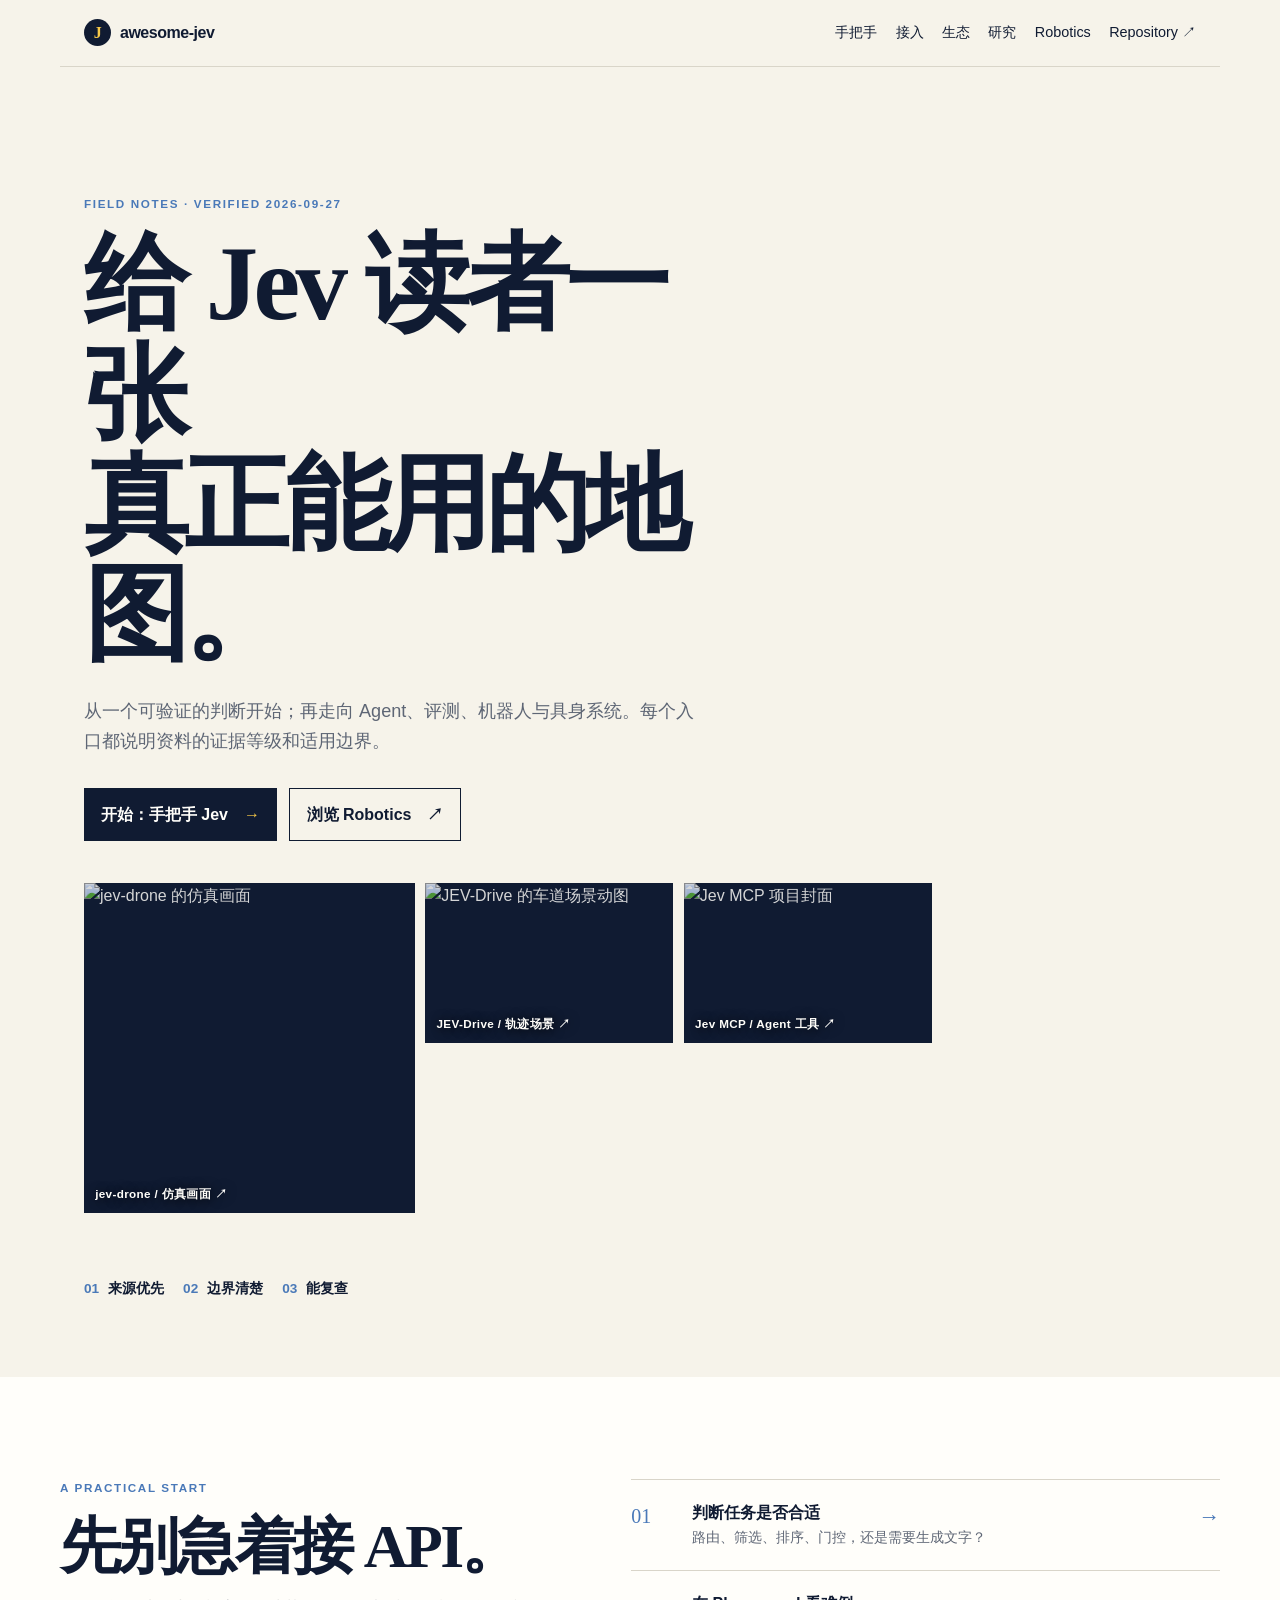
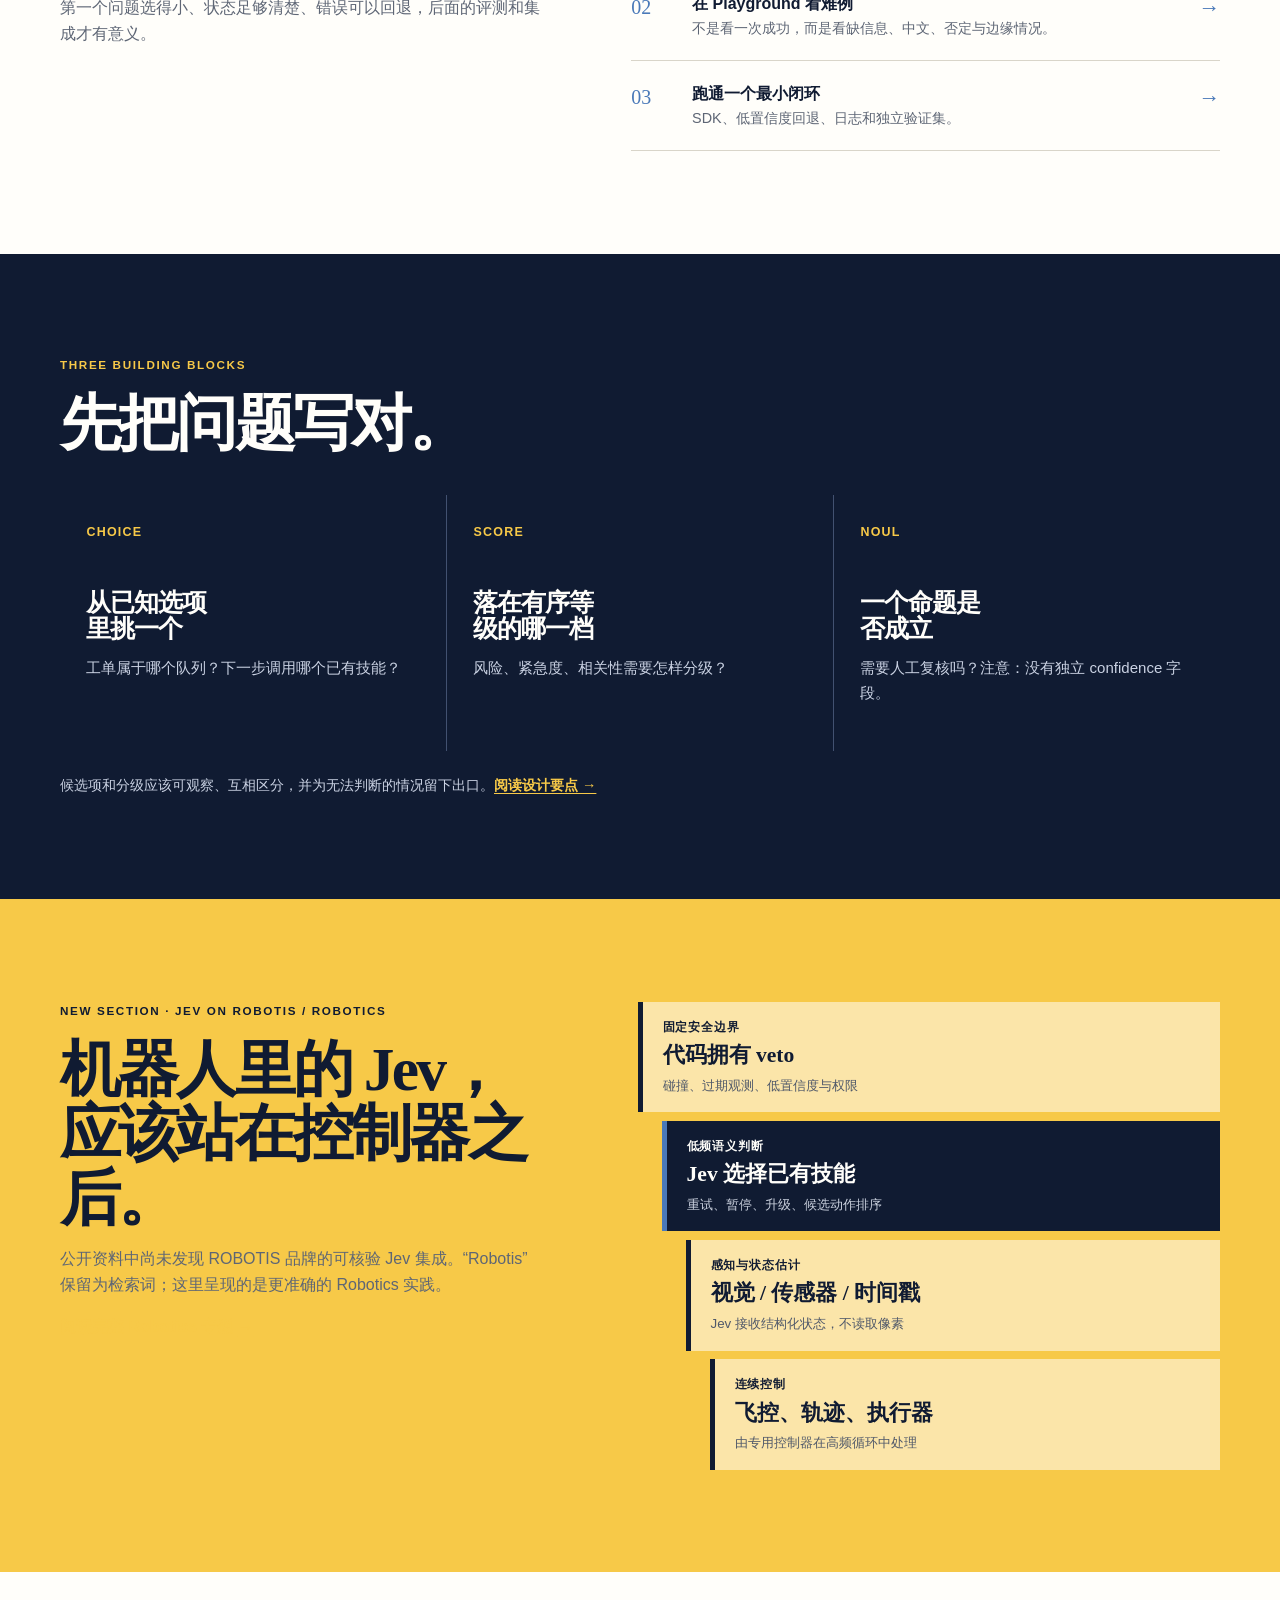
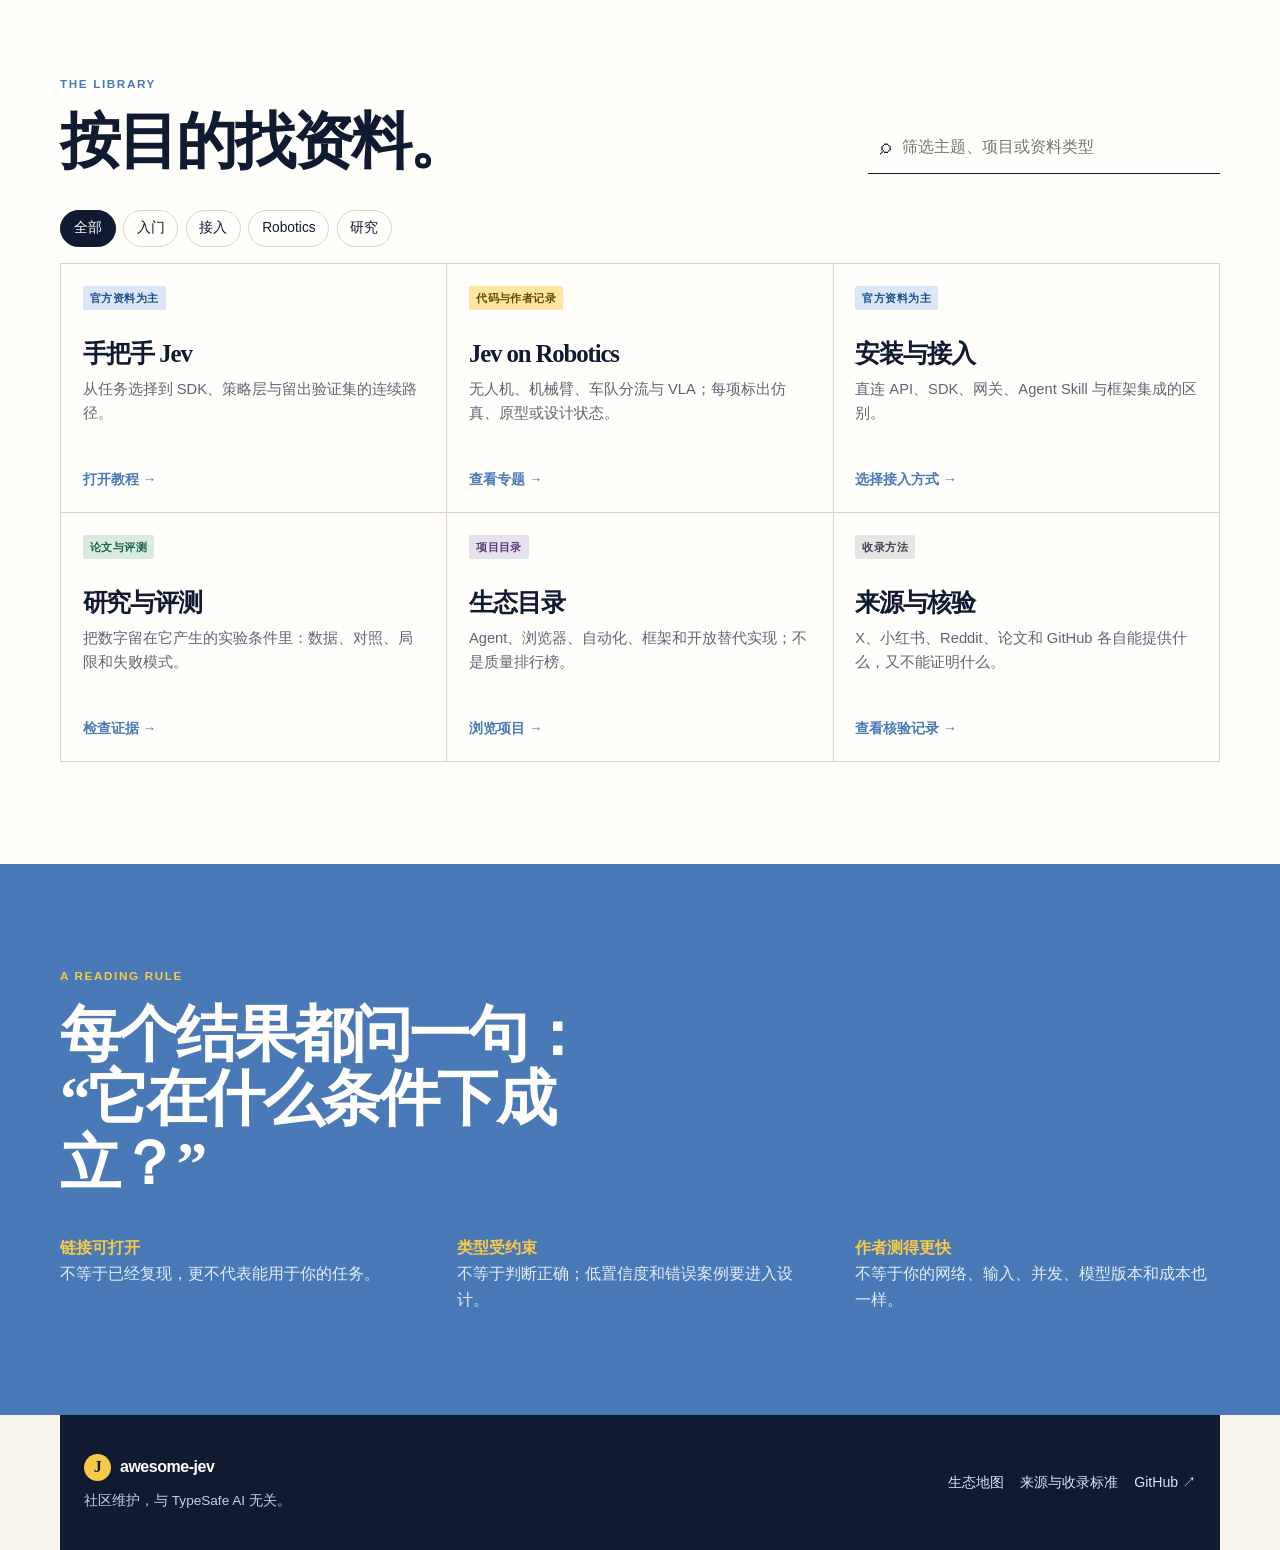
==== docs/index.html @ 3f3a5af5 "feat: turn web guide into visual site" ====
<!doctype html>
<html lang="zh-CN">
  <head>
    <meta charset="utf-8" />
    <meta name="viewport" content="width=device-width, initial-scale=1" />
    <meta name="description" content="awesome-jev：有出处、有判断、能动手的 Jev 资料库。" />
    <meta name="theme-color" content="#101b32" />
    <title>awesome-jev · field notes</title>
    <link rel="stylesheet" href="assets/site.css" />
  </head>
  <body>
    <a class="skip-link" href="#content">跳到正文</a>
    <header class="site-header">
      <a class="brand" href="#top" aria-label="awesome-jev 首页">
        <span class="brand-mark">J</span><span>awesome-jev</span>
      </a>
      <nav aria-label="主导航">
        <a href="hands-on.html">手把手</a>
        <a href="integrations.html">接入</a>
        <a href="ecosystem.html">生态</a>
        <a href="research.html">研究</a>
        <a href="robotics.html">Robotics</a>
        <a href="https://github.com/Promethe-us/awesome-jev">Repository ↗</a>
      </nav>
    </header>

    <main id="content">
      <section id="top" class="hero" aria-labelledby="hero-title">
        <p class="eyebrow">FIELD NOTES · VERIFIED 2026-09-27</p>
        <h1 id="hero-title">给 Jev 读者一张<br />真正能用的地图。</h1>
        <p class="hero-copy">
          从一个可验证的判断开始；再走向 Agent、评测、机器人与具身系统。每个入口都说明资料的证据等级和适用边界。
        </p>
        <div class="hero-actions">
          <a class="button primary" href="hands-on.html">开始：手把手 Jev <span>→</span></a>
          <a class="button quiet" href="robotics.html">浏览 Robotics <span>↗</span></a>
        </div>
        <div class="hero-gallery" aria-label="源项目图文速览">
          <a href="https://github.com/RomanSlack/jev-drone"><img loading="lazy" src="https://raw.githubusercontent.com/RomanSlack/jev-drone/main/docs/chase.png" alt="jev-drone 的仿真画面" /><span>jev-drone / 仿真画面 ↗</span></a>
          <a href="https://github.com/CATS-Lab/JEV-Drive"><img loading="lazy" src="https://raw.githubusercontent.com/CATS-Lab/JEV-Drive/main/docs/images/lane-closeup.gif" alt="JEV-Drive 的车道场景动图" /><span>JEV-Drive / 轨迹场景 ↗</span></a>
          <a href="https://github.com/jkudish/jev-mcp"><img loading="lazy" src="https://raw.githubusercontent.com/jkudish/jev-mcp/main/.github/jev-mcp-og.png" alt="Jev MCP 项目封面" /><span>Jev MCP / Agent 工具 ↗</span></a>
        </div>
        <div class="principles" aria-label="资料库原则">
          <div><strong>01</strong><span>来源优先</span></div>
          <div><strong>02</strong><span>边界清楚</span></div>
          <div><strong>03</strong><span>能复查</span></div>
        </div>
      </section>

      <section id="start" class="section section-grid" aria-labelledby="start-title">
        <div class="section-heading">
          <p class="eyebrow">A PRACTICAL START</p>
          <h2 id="start-title">先别急着接 API。</h2>
          <p>第一个问题选得小、状态足够清楚、错误可以回退，后面的评测和集成才有意义。</p>
        </div>
        <div class="route-list">
          <a class="route" href="hands-on.html#fit">
            <span class="route-number">01</span>
            <span><strong>判断任务是否合适</strong><small>路由、筛选、排序、门控，还是需要生成文字？</small></span>
            <b>→</b>
          </a>
          <a class="route" href="hands-on.html#playground">
            <span class="route-number">02</span>
            <span><strong>在 Playground 看难例</strong><small>不是看一次成功，而是看缺信息、中文、否定与边缘情况。</small></span>
            <b>→</b>
          </a>
          <a class="route" href="hands-on.html#first-call">
            <span class="route-number">03</span>
            <span><strong>跑通一个最小闭环</strong><small>SDK、低置信度回退、日志和独立验证集。</small></span>
            <b>→</b>
          </a>
        </div>
      </section>

      <section class="section primitive-section" aria-labelledby="primitive-title">
        <div class="section-heading compact">
          <p class="eyebrow">THREE BUILDING BLOCKS</p>
          <h2 id="primitive-title">先把问题写对。</h2>
        </div>
        <div class="primitive-grid">
          <article><p>CHOICE</p><h3>从已知选项里挑一个</h3><span>工单属于哪个队列？下一步调用哪个已有技能？</span></article>
          <article><p>SCORE</p><h3>落在有序等级的哪一档</h3><span>风险、紧急度、相关性需要怎样分级？</span></article>
          <article><p>NOUL</p><h3>一个命题是否成立</h3><span>需要人工复核吗？注意：没有独立 confidence 字段。</span></article>
        </div>
        <p class="caption">候选项和分级应该可观察、互相区分，并为无法判断的情况留下出口。<a href="hands-on.html#primitives">阅读设计要点 →</a></p>
      </section>

      <section id="robotics" class="section robotics" aria-labelledby="robotics-title">
        <div class="section-heading">
          <p class="eyebrow">NEW SECTION · JEV ON ROBOTIS / ROBOTICS</p>
          <h2 id="robotics-title">机器人里的 Jev，<br />应该站在控制器之后。</h2>
          <p>公开资料中尚未发现 ROBOTIS 品牌的可核验 Jev 集成。“Robotis”保留为检索词；这里呈现的是更准确的 Robotics 实践。</p>
          <a class="text-link" href="robotics.html">阅读完整 Robotics 专题 <span>→</span></a>
        </div>
        <div class="robotics-stack" aria-label="机器人系统分层">
          <div class="stack-card safe"><span>固定安全边界</span><strong>代码拥有 veto</strong><small>碰撞、过期观测、低置信度与权限</small></div>
          <div class="stack-card judge"><span>低频语义判断</span><strong>Jev 选择已有技能</strong><small>重试、暂停、升级、候选动作排序</small></div>
          <div class="stack-card state"><span>感知与状态估计</span><strong>视觉 / 传感器 / 时间戳</strong><small>Jev 接收结构化状态，不读取像素</small></div>
          <div class="stack-card control"><span>连续控制</span><strong>飞控、轨迹、执行器</strong><small>由专用控制器在高频循环中处理</small></div>
        </div>
      </section>

      <section id="library" class="section library" aria-labelledby="library-title">
        <div class="library-top">
          <div class="section-heading compact">
            <p class="eyebrow">THE LIBRARY</p>
            <h2 id="library-title">按目的找资料。</h2>
          </div>
          <label class="search" for="resource-search">
            <span>⌕</span>
            <input id="resource-search" type="search" placeholder="筛选主题、项目或资料类型" autocomplete="off" />
          </label>
        </div>
        <div class="filter-row" role="group" aria-label="按主题筛选">
          <button class="filter active" type="button" data-filter="all">全部</button>
          <button class="filter" type="button" data-filter="learn">入门</button>
          <button class="filter" type="button" data-filter="build">接入</button>
          <button class="filter" type="button" data-filter="robotics">Robotics</button>
          <button class="filter" type="button" data-filter="research">研究</button>
        </div>
        <div id="resource-grid" class="resource-grid">
          <a class="resource-card" data-topics="learn build" href="hands-on.html">
            <span class="evidence official">官方资料为主</span><h3>手把手 Jev</h3><p>从任务选择到 SDK、策略层与留出验证集的连续路径。</p><span class="go">打开教程 →</span>
          </a>
          <a class="resource-card" data-topics="robotics build" href="robotics.html">
            <span class="evidence code">代码与作者记录</span><h3>Jev on Robotics</h3><p>无人机、机械臂、车队分流与 VLA；每项标出仿真、原型或设计状态。</p><span class="go">查看专题 →</span>
          </a>
          <a class="resource-card" data-topics="build" href="integrations.html">
            <span class="evidence official">官方资料为主</span><h3>安装与接入</h3><p>直连 API、SDK、网关、Agent Skill 与框架集成的区别。</p><span class="go">选择接入方式 →</span>
          </a>
          <a class="resource-card" data-topics="research" href="research.html">
            <span class="evidence paper">论文与评测</span><h3>研究与评测</h3><p>把数字留在它产生的实验条件里：数据、对照、局限和失败模式。</p><span class="go">检查证据 →</span>
          </a>
          <a class="resource-card" data-topics="build research" href="ecosystem.html">
            <span class="evidence directory">项目目录</span><h3>生态目录</h3><p>Agent、浏览器、自动化、框架和开放替代实现；不是质量排行榜。</p><span class="go">浏览项目 →</span>
          </a>
          <a class="resource-card" data-topics="research" href="sources.html">
            <span class="evidence audit">收录方法</span><h3>来源与核验</h3><p>X、小红书、Reddit、论文和 GitHub 各自能提供什么，又不能证明什么。</p><span class="go">查看核验记录 →</span>
          </a>
        </div>
        <p id="empty-state" class="empty-state" hidden>没有匹配的资料。试试“入门”、“机器人”或“评测”。</p>
      </section>

      <section class="section reading-rule" aria-labelledby="rule-title">
        <p class="eyebrow">A READING RULE</p>
        <h2 id="rule-title">每个结果都问一句：<br />“它在什么条件下成立？”</h2>
        <div class="rule-columns">
          <p><strong>链接可打开</strong><br />不等于已经复现，更不代表能用于你的任务。</p>
          <p><strong>类型受约束</strong><br />不等于判断正确；低置信度和错误案例要进入设计。</p>
          <p><strong>作者测得更快</strong><br />不等于你的网络、输入、并发、模型版本和成本也一样。</p>
        </div>
      </section>
    </main>

    <footer class="site-footer">
      <div><a class="brand" href="#top"><span class="brand-mark">J</span><span>awesome-jev</span></a><p>社区维护，与 TypeSafe AI 无关。</p></div>
      <div class="footer-links"><a href="ecosystem.html">生态地图</a><a href="sources.html">来源与收录标准</a><a href="https://github.com/Promethe-us/awesome-jev">GitHub ↗</a></div>
    </footer>
    <script src="assets/site.js"></script>
  </body>
</html>
---- docs/assets/site.css ----
:root {
  --ink: #101b32;
  --paper: #f6f3ea;
  --white: #fffefa;
  --sun: #f7c948;
  --blue: #4a79b8;
  --muted: #5e6675;
  --line: #d9d5c9;
  --max: 1160px;
}

* { box-sizing: border-box; }
html { scroll-behavior: smooth; }
body { margin: 0; color: var(--ink); background: var(--paper); font: 16px/1.62 "IBM Plex Sans", "Noto Sans SC", "Microsoft YaHei", sans-serif; }
a { color: inherit; }
.skip-link { position: fixed; top: -4rem; left: 1rem; z-index: 10; padding: .65rem 1rem; background: var(--sun); color: var(--ink); font-weight: 700; }
.skip-link:focus { top: 1rem; }
.site-header, .site-footer { display: flex; align-items: center; justify-content: space-between; gap: 1.5rem; max-width: var(--max); margin: auto; padding: 1.2rem 1.5rem; }
.site-header { border-bottom: 1px solid var(--line); }
.brand { display: inline-flex; gap: .55rem; align-items: center; text-decoration: none; font-weight: 800; letter-spacing: -.03em; }
.brand-mark { display: grid; width: 1.7rem; height: 1.7rem; place-items: center; border-radius: 50%; background: var(--ink); color: var(--sun); font-family: Georgia, serif; font-weight: 700; }
nav { display: flex; flex-wrap: wrap; justify-content: flex-end; gap: 1.15rem; font-size: .9rem; }
nav a, .footer-links a { text-decoration: none; border-bottom: 1px solid transparent; }
nav a:hover, nav a:focus-visible, .footer-links a:hover { border-color: currentColor; }
.hero { max-width: var(--max); margin: auto; padding: clamp(4.5rem, 10vw, 8.5rem) 1.5rem 4.8rem; }
.eyebrow { margin: 0 0 1rem; color: var(--blue); font-size: .73rem; font-weight: 800; letter-spacing: .14em; }
h1, h2, h3 { margin: 0; font-family: Georgia, "Noto Serif SC", "Songti SC", serif; line-height: 1.05; letter-spacing: -.045em; }
h1 { max-width: 12ch; font-size: clamp(3.1rem, 8.2vw, 6.7rem); }
h2 { font-size: clamp(2.25rem, 4.8vw, 4.25rem); }
h3 { font-size: 1.55rem; }
.hero-copy { max-width: 39rem; margin: 1.7rem 0 2rem; color: var(--muted); font-size: 1.13rem; }
.hero-actions { display: flex; flex-wrap: wrap; gap: .75rem; }
.button { display: inline-flex; align-items: center; gap: 1rem; padding: .8rem 1.05rem; text-decoration: none; font-weight: 750; }
.button.primary { background: var(--ink); color: var(--white); }
.button.primary span { color: var(--sun); }
.button.quiet { border: 1px solid var(--ink); }
.button:hover { transform: translateY(-2px); }
.principles { display: flex; flex-wrap: wrap; gap: 1.2rem; margin-top: 4rem; }
.principles div { display: flex; gap: .55rem; align-items: center; }
.principles strong { color: var(--blue); font-size: .85rem; }
.principles span { font-size: .88rem; font-weight: 700; }
.section { padding: clamp(4rem, 8vw, 7.5rem) max(1.5rem, calc((100vw - var(--max)) / 2)); }
.section-grid { display: grid; grid-template-columns: .9fr 1.1fr; gap: clamp(2.4rem, 7vw, 8rem); background: var(--white); }
.section-heading > p:not(.eyebrow) { max-width: 33rem; color: var(--muted); }
.route-list { border-top: 1px solid var(--line); }
.route { display: grid; grid-template-columns: 3rem 1fr auto; gap: .8rem; padding: 1.25rem 0; border-bottom: 1px solid var(--line); text-decoration: none; }
.route:hover strong { text-decoration: underline; text-underline-offset: .25em; }
.route-number { color: var(--blue); font-family: Georgia, serif; font-size: 1.25rem; }
.route strong, .route small { display: block; }
.route small { color: var(--muted); font-size: .9rem; }
.route b { color: var(--blue); font-size: 1.35rem; }
.primitive-section { background: var(--ink); color: var(--white); }
.primitive-section .eyebrow { color: var(--sun); }
.primitive-grid { display: grid; grid-template-columns: repeat(3, 1fr); gap: 1px; margin-top: 2.5rem; background: #425170; }
.primitive-grid article { min-height: 16rem; padding: 1.65rem; background: var(--ink); }
.primitive-grid p { margin: 0 0 3rem; color: var(--sun); font-size: .78rem; font-weight: 800; letter-spacing: .1em; }
.primitive-grid h3 { max-width: 11ch; }
.primitive-grid span { display: block; margin-top: .9rem; color: #cad2e3; font-size: .94rem; }
.caption { margin: 1.4rem 0 0; color: #cad2e3; font-size: .9rem; }
.caption a, .text-link { color: var(--sun); font-weight: 750; text-decoration-thickness: 1px; text-underline-offset: .24em; }
.robotics { display: grid; grid-template-columns: .9fr 1.1fr; gap: clamp(2.5rem, 8vw, 9rem); background: var(--sun); }
.robotics .eyebrow { color: var(--ink); }
.robotics-stack { display: grid; align-content: center; gap: .55rem; }
.stack-card { padding: 1rem 1.2rem; border-left: 5px solid var(--ink); background: rgba(255, 254, 250, .55); }
.stack-card span, .stack-card small { display: block; }
.stack-card span { font-size: .72rem; font-weight: 800; letter-spacing: .08em; text-transform: uppercase; }
.stack-card strong { display: block; margin: .1rem 0; font-family: Georgia, serif; font-size: 1.35rem; }
.stack-card small { color: #50596a; }
.stack-card.judge { margin-left: 1.5rem; background: var(--ink); color: var(--white); border-color: var(--blue); }
.stack-card.judge small { color: #cbd2df; }
.stack-card.state { margin-left: 3rem; }
.stack-card.control { margin-left: 4.5rem; }
.library { background: var(--white); }
.library-top { display: flex; justify-content: space-between; align-items: end; gap: 2rem; }
.search { display: flex; align-items: center; gap: .55rem; width: min(100%, 22rem); padding: .55rem .75rem; border-bottom: 1px solid var(--ink); }
.search span { font-size: 1.35rem; }
.search input { width: 100%; border: 0; outline: 0; background: transparent; color: var(--ink); font: inherit; }
.filter-row { display: flex; flex-wrap: wrap; gap: .45rem; margin: 2.25rem 0 1rem; }
.filter { border: 1px solid var(--line); border-radius: 999px; padding: .4rem .8rem; background: transparent; color: var(--ink); cursor: pointer; font: inherit; font-size: .86rem; }
.filter:hover, .filter.active { border-color: var(--ink); background: var(--ink); color: var(--white); }
.resource-grid { display: grid; grid-template-columns: repeat(3, 1fr); gap: 1px; background: var(--line); border: 1px solid var(--line); }
.resource-card { display: flex; min-height: 15.5rem; flex-direction: column; align-items: start; padding: 1.35rem; background: var(--white); text-decoration: none; transition: background .15s ease, transform .15s ease; }
.resource-card:hover { background: #f0ecdf; transform: translateY(-2px); }
.resource-card h3 { margin-top: auto; }
.resource-card p { margin: .7rem 0; color: var(--muted); font-size: .92rem; }
.evidence { display: inline-block; padding: .2rem .45rem; border-radius: 2px; font-size: .7rem; font-weight: 800; letter-spacing: .04em; }
.official { background: #dbe7f6; color: #194f8d; }.code { background: #fce6a2; color: #684900; }.paper { background: #d9ebdf; color: #1a6640; }.directory { background: #e6e2ed; color: #5a397b; }.audit { background: #e5e5e5; color: #3d434d; }
.go { margin-top: auto; color: var(--blue); font-weight: 800; font-size: .87rem; }
.empty-state { margin: 1.3rem 0 0; color: var(--muted); }
.reading-rule { background: var(--blue); color: var(--white); }
.reading-rule .eyebrow { color: var(--sun); }.reading-rule h2 { max-width: 20ch; }
.rule-columns { display: grid; grid-template-columns: repeat(3, 1fr); gap: 2rem; margin-top: 2.5rem; }
.rule-columns p { margin: 0; color: #e4edf9; }.rule-columns strong { color: var(--sun); }
.site-footer { padding-top: 2.4rem; padding-bottom: 2.4rem; background: var(--ink); color: var(--white); }.site-footer .brand-mark { background: var(--sun); color: var(--ink); }.site-footer p { margin: .55rem 0 0; color: #c9d0dc; font-size: .85rem; }.footer-links { display: flex; flex-wrap: wrap; gap: 1rem; color: #dce3ee; font-size: .88rem; }
.article-page { background: var(--white); }.article-header { max-width: var(--max); margin: auto; padding: 1.2rem 1.5rem; }.article-header a { color: var(--blue); font-weight: 750; text-decoration-thickness: 1px; text-underline-offset: .25em; }.article-hero { padding: clamp(4rem, 9vw, 7.5rem) max(1.5rem, calc((100vw - var(--max)) / 2)) 4rem; background: var(--ink); color: var(--white); }.article-hero h1 { max-width: 12ch; }.article-hero p:not(.eyebrow) { max-width: 44rem; color: #d2d9e6; font-size: 1.1rem; }.article-hero .eyebrow { color: var(--sun); }.article-content { max-width: 52rem; margin: auto; padding: 4rem 1.5rem 6rem; }.article-content h2 { margin-top: 4rem; font-size: clamp(2rem, 4vw, 3rem); }.article-content h3 { margin-top: 2.2rem; font-size: 1.7rem; }.article-content p, .article-content li { color: #354154; }.article-content a { color: #194f8d; font-weight: 700; text-decoration-thickness: 1px; text-underline-offset: .2em; }.article-content table { width: 100%; margin: 1.5rem 0; border-collapse: collapse; font-size: .92rem; }.article-content th { text-align: left; font-size: .76rem; letter-spacing: .06em; text-transform: uppercase; }.article-content th, .article-content td { padding: .8rem .55rem; vertical-align: top; border-bottom: 1px solid var(--line); }.article-content blockquote { margin: 1.8rem 0; padding: 1.1rem 1.2rem; border-left: 4px solid var(--sun); background: #fff8dd; }.article-content code { padding: .1em .3em; background: #eeeae0; font-size: .88em; }.article-content pre { overflow-x: auto; margin: 1.5rem 0; padding: 1.2rem; background: var(--ink); color: #ecf0f8; }.article-content pre code { padding: 0; background: transparent; }.article-note { margin: 2rem 0; padding: 1.4rem; border-top: 5px solid var(--sun); background: #f3f0e7; }.article-note strong { display: block; margin-bottom: .35rem; }.article-next { display: flex; flex-wrap: wrap; gap: .75rem; margin-top: 3.5rem; }.article-next a { padding: .65rem .85rem; border: 1px solid var(--ink); color: var(--ink); text-decoration: none; }.article-next a:hover { background: var(--ink); color: var(--white); }

@media (max-width: 760px) {
  .site-header { align-items: flex-start; flex-direction: column; }.site-header nav { justify-content: flex-start; gap: .65rem 1rem; }
  .section-grid, .robotics { grid-template-columns: 1fr; }.primitive-grid, .resource-grid, .rule-columns { grid-template-columns: 1fr; }.primitive-grid article { min-height: 0; }.primitive-grid p { margin-bottom: 1.8rem; }.library-top { align-items: start; flex-direction: column; }.search { width: 100%; }.stack-card.judge, .stack-card.state, .stack-card.control { margin-left: 0; }.site-footer { align-items: start; flex-direction: column; }
}

/* Visual atlas pages */
.hero-gallery { display: grid; grid-template-columns: 1.2fr .9fr .9fr; gap: .65rem; max-width: 53rem; margin-top: 2.6rem; }
.hero-gallery a { position: relative; display: block; min-height: 10rem; overflow: hidden; background: var(--ink); color: var(--white); text-decoration: none; }
.hero-gallery a:first-child { grid-row: span 2; min-height: 20.65rem; }
.hero-gallery img { width: 100%; height: 100%; min-height: 10rem; object-fit: cover; opacity: .82; transition: transform .35s ease, opacity .35s ease; }
.hero-gallery a:hover img { transform: scale(1.045); opacity: 1; }
.hero-gallery span { position: absolute; right: .7rem; bottom: .6rem; left: .7rem; font-size: .73rem; font-weight: 800; letter-spacing: .03em; text-shadow: 0 1px 12px #000; }
.atlas-page { background: #f6f3ea; }
.atlas-hero { max-width: var(--max); margin: auto; padding: clamp(4.5rem, 10vw, 8.8rem) 1.5rem 4.5rem; background: radial-gradient(circle at 83% 25%, rgba(247, 201, 72, .62) 0 9%, transparent 28%), linear-gradient(110deg, #101b32 0 62%, #274875 62% 100%); color: var(--white); }
.atlas-hero h1 { max-width: 15ch; font-size: clamp(3rem, 7.3vw, 6.4rem); }
.atlas-hero p:not(.eyebrow) { max-width: 42rem; margin: 1.6rem 0 0; color: #d8dfeb; font-size: 1.08rem; }
.atlas-hero .eyebrow { color: var(--sun); }
.atlas-grid { display: grid; grid-template-columns: 1.15fr 1fr 1fr; gap: 1rem; background: var(--white); }
.atlas-card { min-height: 19rem; padding: 1.6rem; border: 1px solid var(--line); background: #fbfaf4; }
.atlas-card.featured { background: var(--sun); }
.atlas-card h2 { margin-top: 3.5rem; font-size: 2.35rem; }.atlas-card p { color: #354154; }.atlas-card a, .card-links a { color: #194f8d; font-weight: 800; text-underline-offset: .2em; }.card-links { display: flex; flex-wrap: wrap; gap: .8rem; }
.dark-band { display: grid; grid-template-columns: .8fr 1.2fr; gap: 4rem; align-items: center; background: var(--ink); color: var(--white); }.dark-band .eyebrow { color: var(--sun); }.decision-flow { display: flex; flex-wrap: wrap; align-items: center; gap: .65rem; }.decision-flow span { padding: .8rem .95rem; border: 1px solid #52617d; color: #e1e7f2; font-size: .9rem; }.decision-flow b { color: var(--sun); }
.use-grid { display: grid; grid-template-columns: 1.1fr repeat(3, 1fr); gap: 1.25rem; }.use-grid article { padding: 1.25rem 0; border-top: 3px solid var(--blue); }.use-grid h3 { font-size: 1.5rem; }.use-grid p { color: var(--muted); }.use-grid a { color: #194f8d; font-weight: 800; }
.media-card-grid { display: grid; grid-template-columns: repeat(2, 1fr); gap: 1rem; background: var(--white); }.media-card { overflow: hidden; border: 1px solid var(--line); background: var(--white); }.media-card.wide { grid-row: span 2; }.media-card figure { position: relative; margin: 0; min-height: 15rem; background: #17233d; }.media-card.wide figure { min-height: 21rem; }.media-card img { display: block; width: 100%; height: 100%; min-height: inherit; object-fit: cover; }.media-card figcaption { position: absolute; right: 0; bottom: 0; left: 0; padding: .45rem .7rem; background: rgba(16, 27, 50, .86); color: #eff3fa; font-size: .7rem; }.media-card > div { padding: 1.3rem; }.media-card h2 { margin-top: .7rem; font-size: 2rem; }.media-card p { color: var(--muted); }.media-card a { color: #194f8d; font-weight: 800; }
.category-shelf { background: #e9e3d7; }.shelf-grid { display: grid; grid-template-columns: repeat(4, 1fr); gap: 1px; margin-top: 2.5rem; background: #baaf9f; }.shelf-grid a { min-height: 13rem; padding: 1.2rem; background: #f7f4eb; color: var(--ink); text-decoration: none; }.shelf-grid a:hover { background: var(--sun); }.shelf-grid span { color: var(--blue); font-size: .8rem; font-weight: 800; }.shelf-grid h3 { margin-top: 2.5rem; }.shelf-grid p { color: var(--muted); font-size: .9rem; }
.evidence-board { background: var(--white); }.evidence-rail { display: flex; flex-wrap: wrap; align-items: center; gap: .6rem; padding: 1.2rem; background: var(--ink); color: var(--white); font-weight: 750; }.evidence-rail b { color: var(--sun); }.metric-notes { display: grid; grid-template-columns: repeat(3, 1fr); gap: 1px; margin-top: 1px; background: var(--line); }.metric-notes article { padding: 1.3rem; background: #fbfaf4; }.metric-notes strong { color: var(--blue); font-family: Georgia, serif; font-size: 3.6rem; line-height: 1; }.metric-notes p { color: var(--muted); }
.study-list { display: grid; grid-template-columns: .9fr 1.1fr; gap: 1rem 4rem; }.study-list .section-heading { grid-row: span 3; }.study-list article { padding: 1.25rem 0; border-top: 1px solid var(--line); }.study-list h3 { margin: .7rem 0; font-size: 1.55rem; }.study-list p { color: var(--muted); }.study-list a { display: inline-block; margin-right: 1rem; color: #194f8d; font-weight: 800; }.callout-panel { background: var(--sun); }.callout-panel h2 { max-width: 19ch; }.callout-panel ol { max-width: 48rem; padding-left: 1.4rem; }.callout-panel li { margin: .8rem 0; font-size: 1.05rem; }
.source-grid { display: grid; grid-template-columns: repeat(2, 1fr); gap: 1px; background: var(--line); }.source-grid article { min-height: 16rem; padding: 1.5rem; background: #fbfaf4; }.source-grid h2 { margin-top: 2.8rem; font-size: 2rem; }.source-grid p { color: var(--muted); }.source-grid a { color: #194f8d; font-weight: 800; }.platform-badge { display: inline-block; padding: .28rem .5rem; background: var(--ink); color: var(--sun); font-size: .73rem; font-weight: 800; letter-spacing: .08em; }.audit-flow { display: grid; grid-template-columns: 1.15fr repeat(4, 1fr); gap: .8rem; background: #e9e3d7; }.audit-flow > div { padding: 1rem; border-top: 4px solid var(--blue); background: #f7f4eb; }.audit-flow span, .audit-flow b { display: block; }.audit-flow span { color: var(--blue); font-size: .75rem; font-weight: 800; letter-spacing: .08em; }.audit-flow b { margin: 1rem 0 2.6rem; font-family: Georgia, serif; font-size: 2rem; }.audit-flow p { color: var(--muted); font-size: .9rem; }
.project-media { display: grid; grid-template-columns: repeat(2, 1fr); gap: 1rem; margin: 2rem 0 3rem; }.project-media figure { margin: 0; overflow: hidden; background: var(--ink); }.project-media img { display: block; width: 100%; height: 16rem; object-fit: cover; }.project-media figcaption { padding: .6rem .8rem; background: var(--ink); }.project-media figcaption a { color: var(--white); font-size: .82rem; }.project-video { display: grid; grid-template-columns: .9fr 1.1fr; gap: 1.5rem; align-items: center; margin: 3.5rem -2rem; padding: 2rem; background: #e7eef6; }.project-video h2 { margin: .5rem 0; font-size: 2.5rem; }.project-video p { color: var(--muted); }.project-video a { color: #194f8d; font-weight: 800; }.project-video video { width: 100%; background: #101b32; }
@media (max-width: 760px) { .hero-gallery, .atlas-grid, .dark-band, .use-grid, .media-card-grid, .shelf-grid, .metric-notes, .study-list, .source-grid, .audit-flow, .project-media, .project-video { grid-template-columns: 1fr; }.hero-gallery a:first-child { grid-row: auto; min-height: 13rem; }.atlas-hero { padding-top: 4.5rem; }.media-card.wide { grid-row: auto; }.media-card.wide figure { min-height: 15rem; }.shelf-grid { background: transparent; gap: .7rem; }.shelf-grid a { border: 1px solid var(--line); }.study-list .section-heading { grid-row: auto; }.project-video { margin: 3rem 0; padding: 1.2rem; }.audit-flow > .section-heading { padding-bottom: 1rem; }.audit-flow b { margin-bottom: 1rem; } }
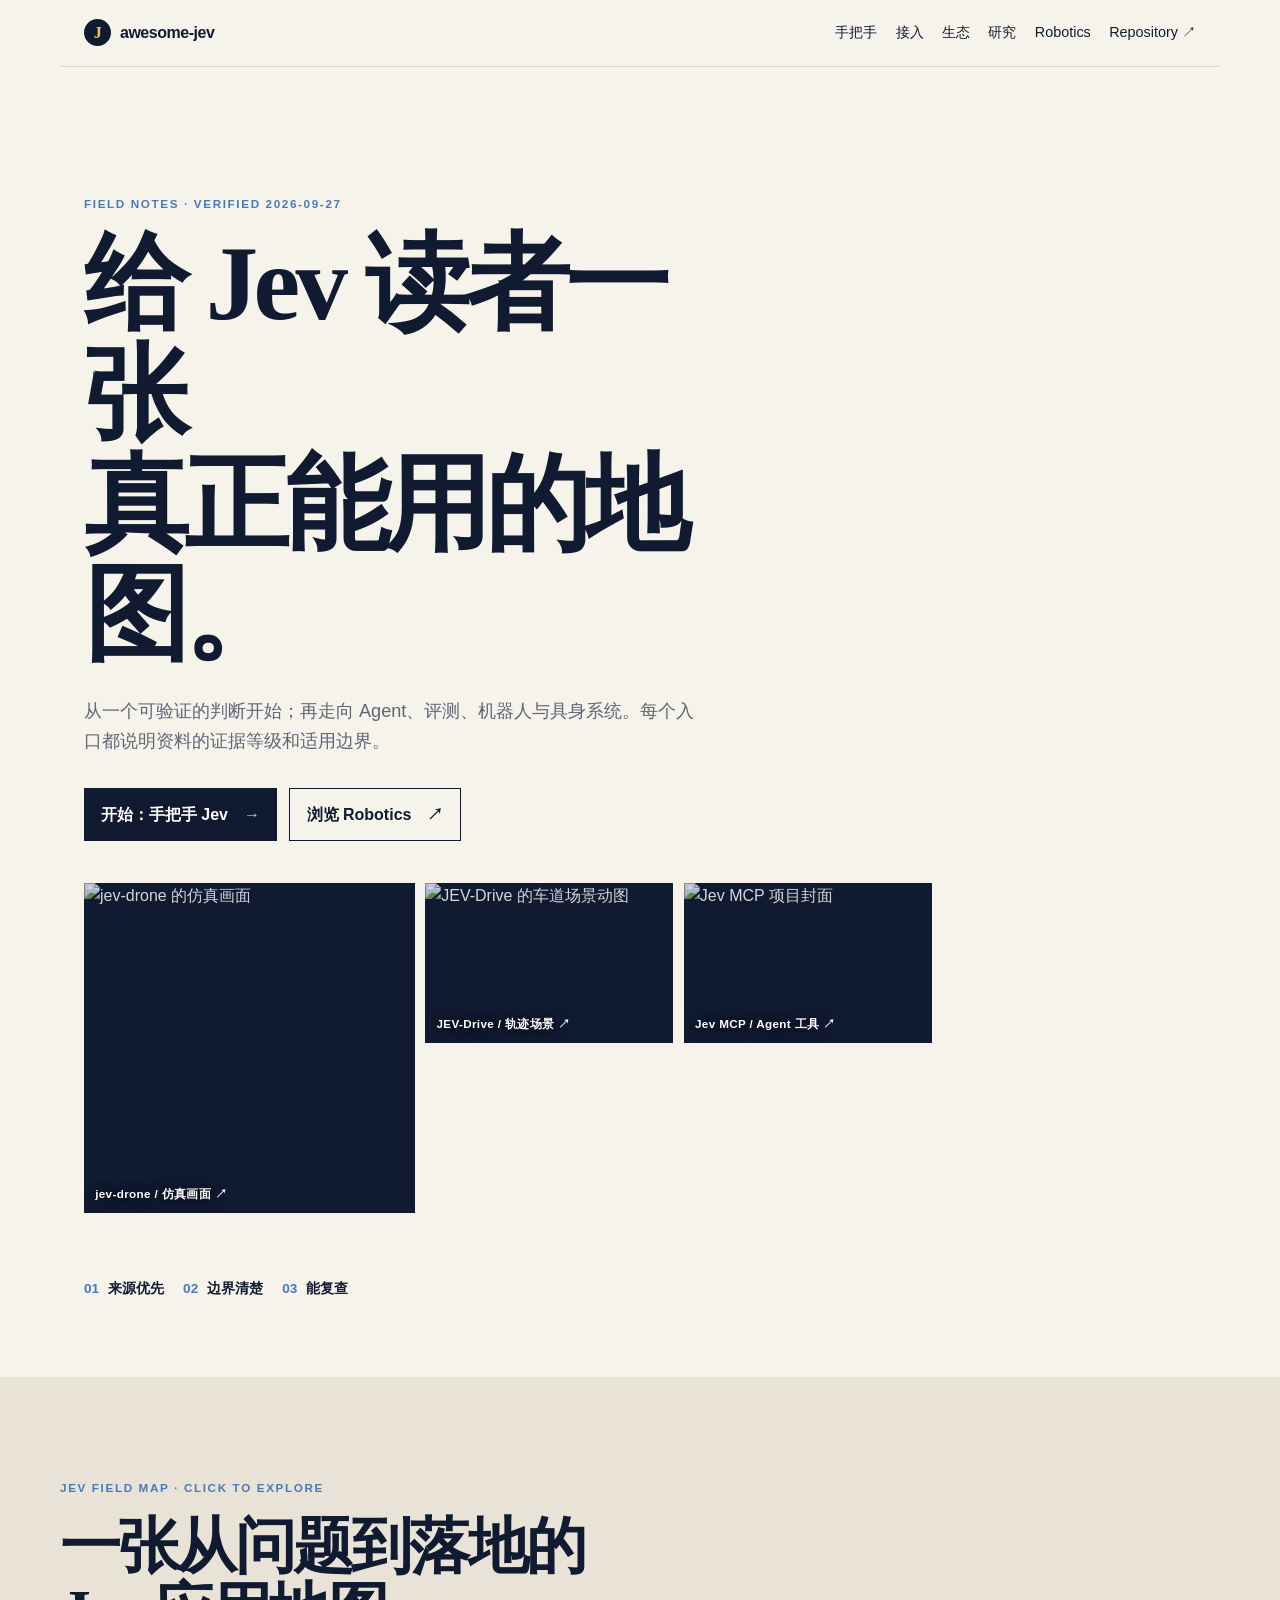
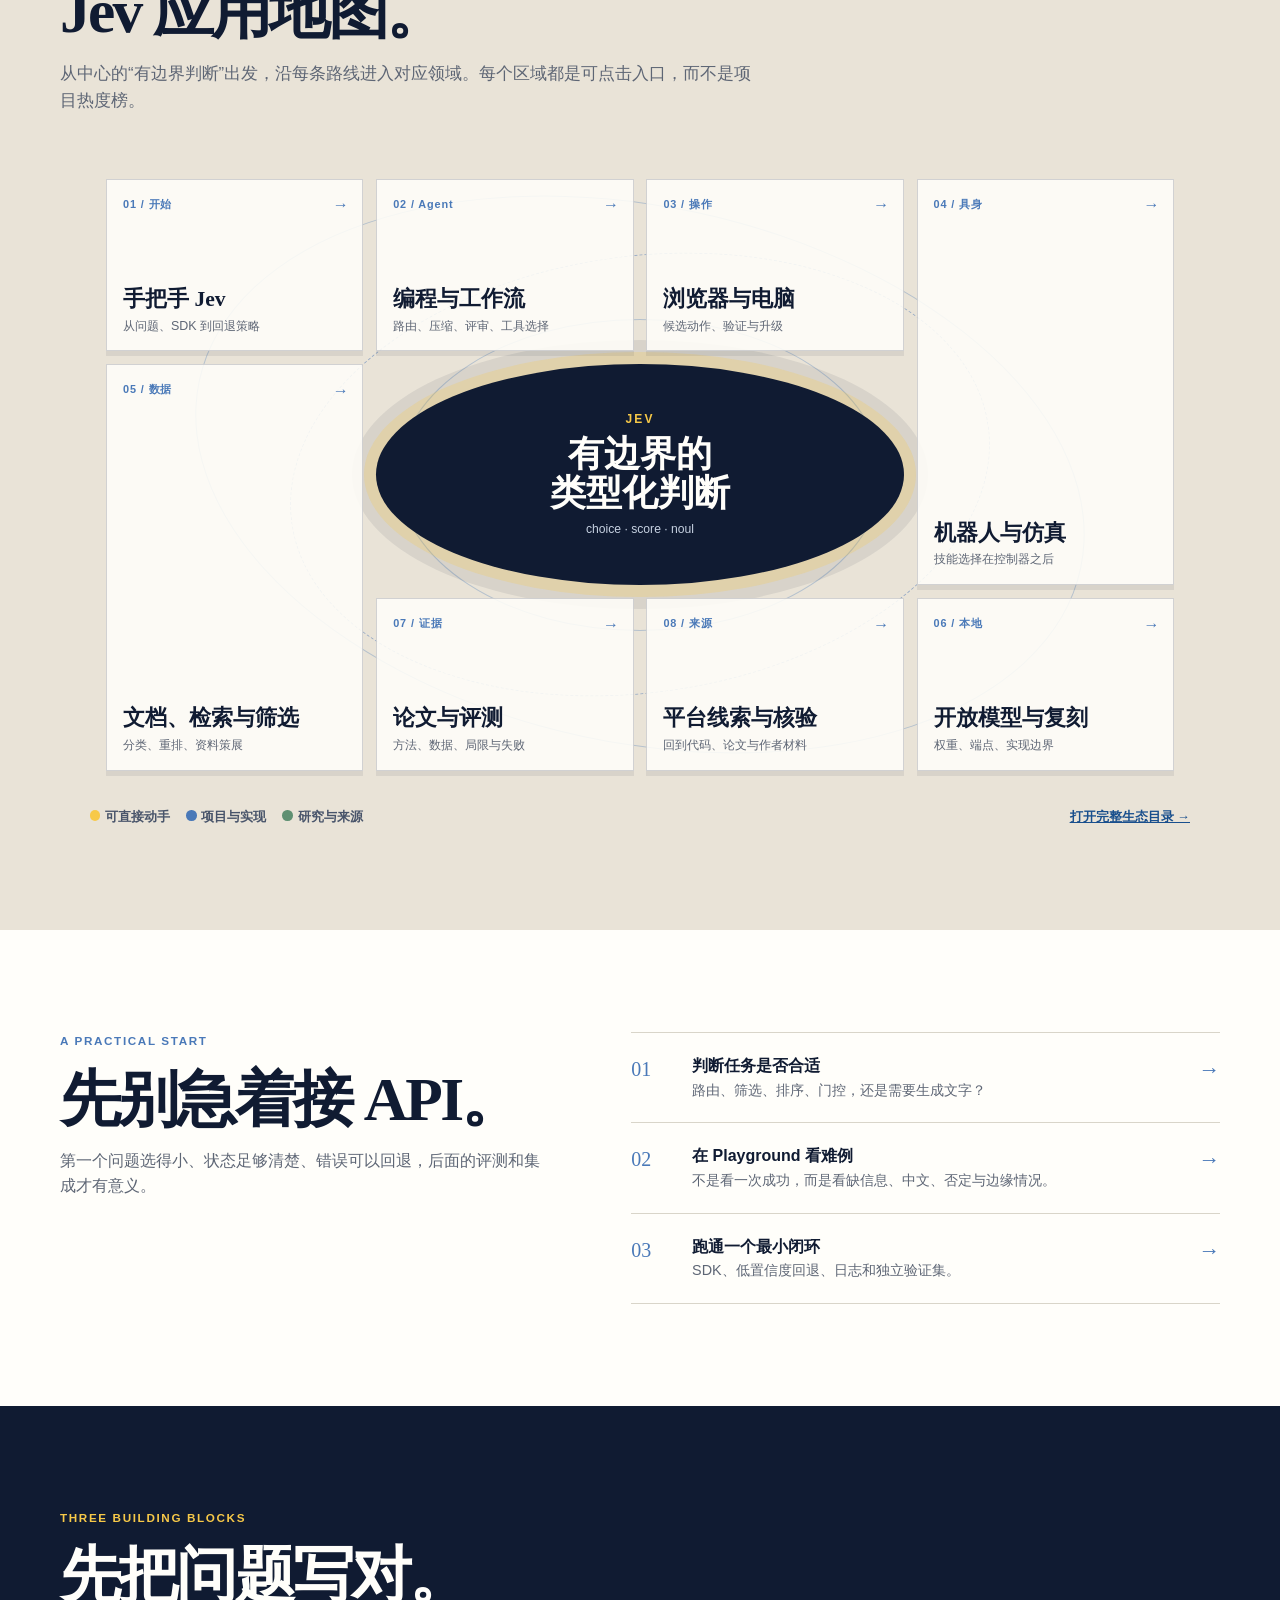
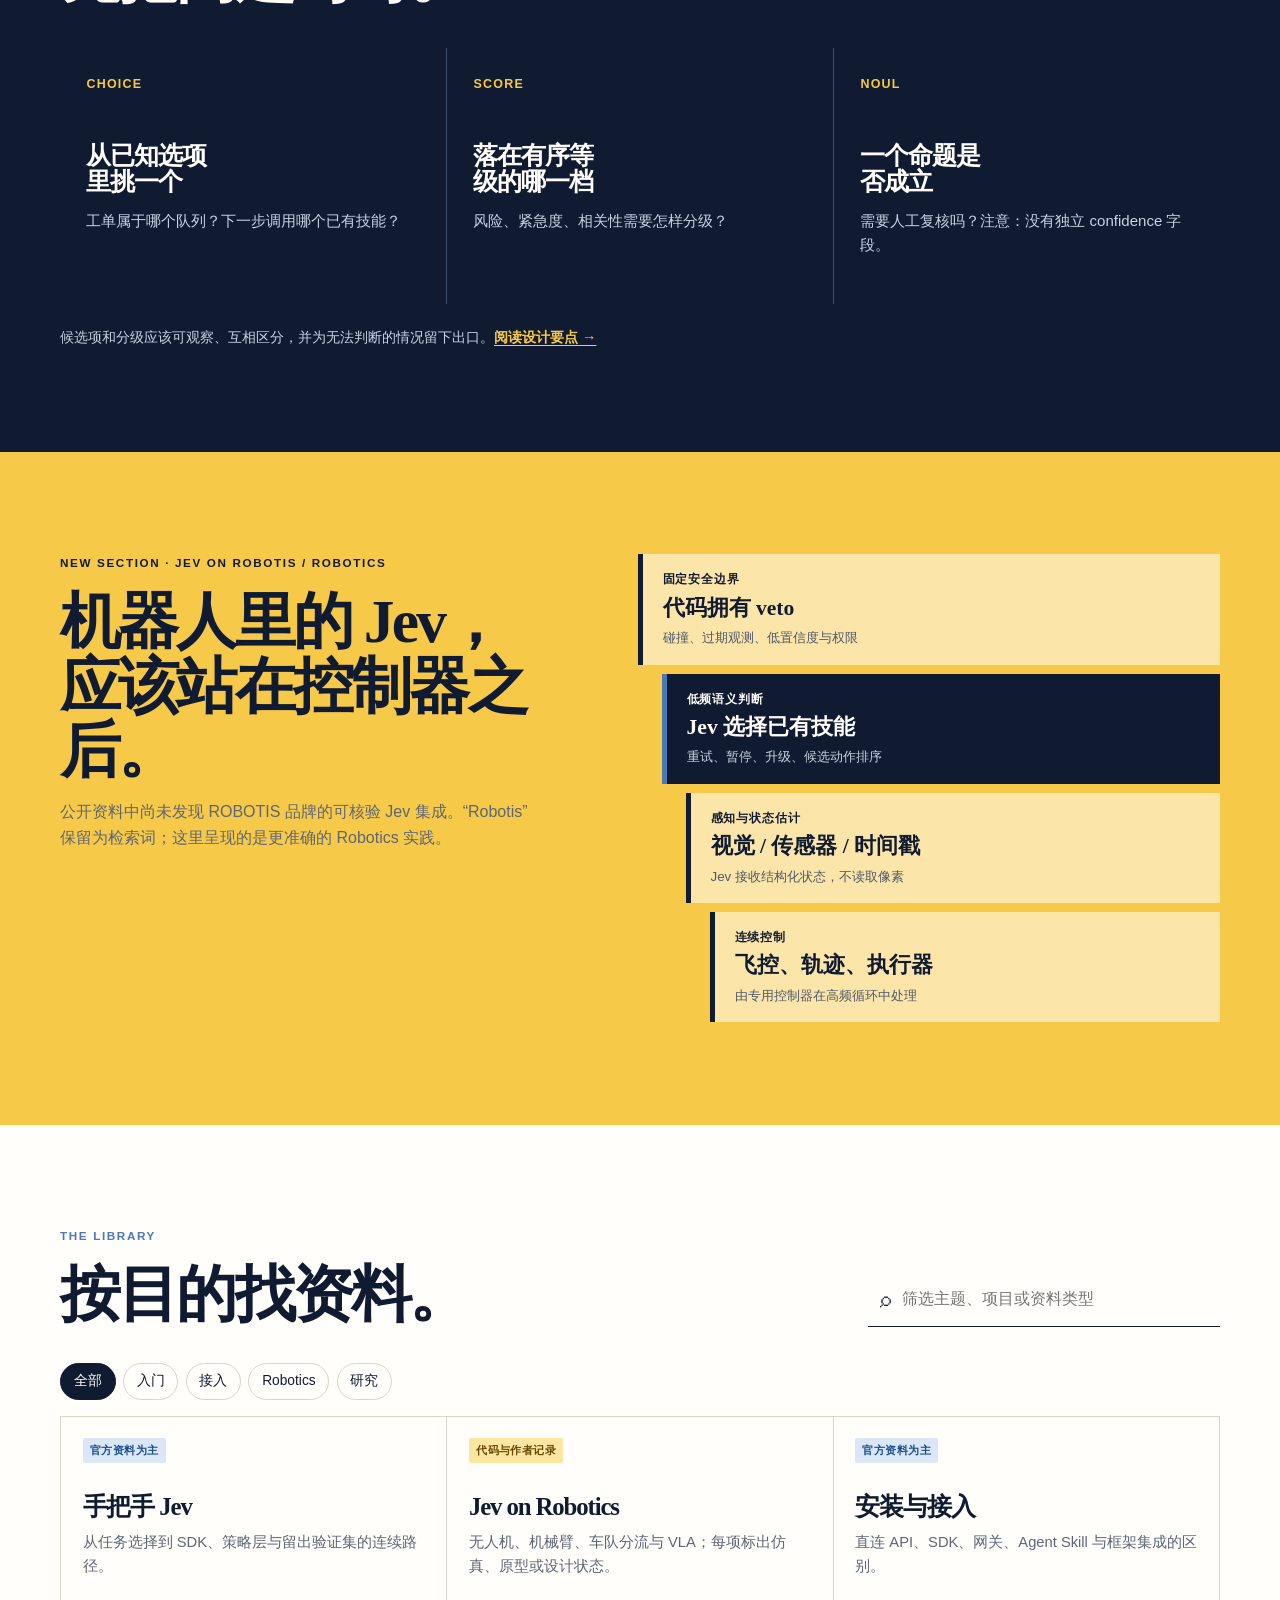
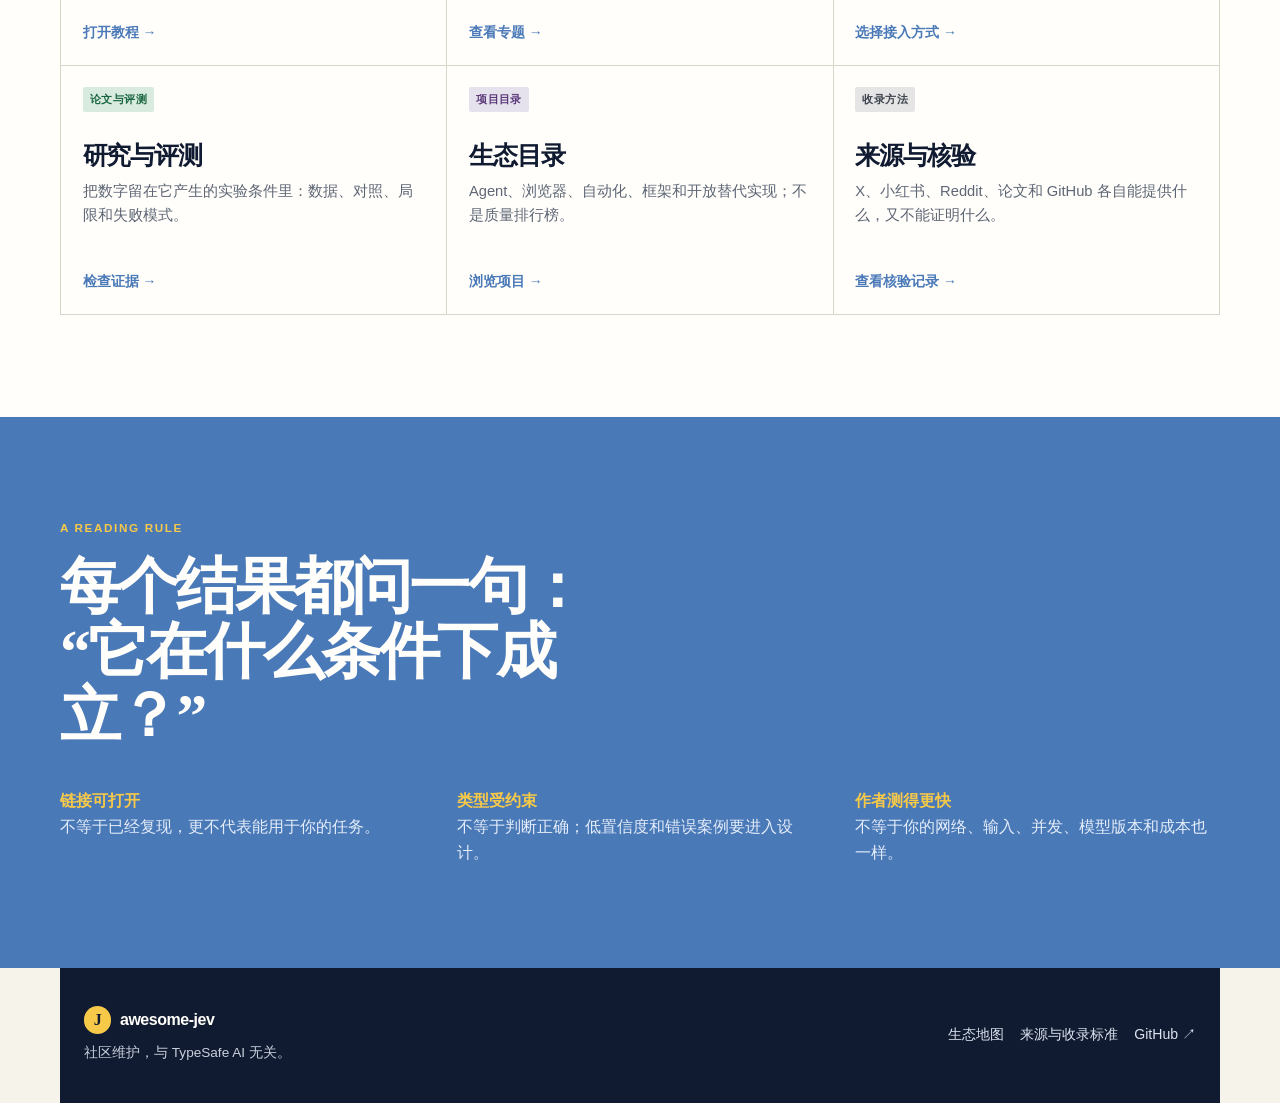
==== commit f4ce9dbf: "feat: add interactive Jev field map to homepage" ====
--- a/docs/index.html
+++ b/docs/index.html
@@ -45,6 +45,27 @@
           <div><strong>02</strong><span>边界清楚</span></div>
           <div><strong>03</strong><span>能复查</span></div>
         </div>
+      </section>
+
+      <section id="map" class="section field-map" aria-labelledby="map-title">
+        <div class="map-heading">
+          <p class="eyebrow">JEV FIELD MAP · CLICK TO EXPLORE</p>
+          <h2 id="map-title">一张从问题到落地的<br />Jev 应用地图。</h2>
+          <p>从中心的“有边界判断”出发，沿每条路线进入对应领域。每个区域都是可点击入口，而不是项目热度榜。</p>
+        </div>
+        <div class="map-canvas" aria-label="Jev 领域地图">
+          <div class="map-orbit orbit-one" aria-hidden="true"></div><div class="map-orbit orbit-two" aria-hidden="true"></div>
+          <div class="map-core"><span>JEV</span><strong>有边界的<br />类型化判断</strong><small>choice · score · noul</small></div>
+          <a class="map-node learn" href="hands-on.html"><span>01 / 开始</span><strong>手把手 Jev</strong><small>从问题、SDK 到回退策略</small><b>→</b></a>
+          <a class="map-node agent" href="ecosystem.html#agent-tools"><span>02 / Agent</span><strong>编程与工作流</strong><small>路由、压缩、评审、工具选择</small><b>→</b></a>
+          <a class="map-node browser" href="ecosystem.html#agent-tools"><span>03 / 操作</span><strong>浏览器与电脑</strong><small>候选动作、验证与升级</small><b>→</b></a>
+          <a class="map-node robot" href="robotics.html"><span>04 / 具身</span><strong>机器人与仿真</strong><small>技能选择在控制器之后</small><b>→</b></a>
+          <a class="map-node data" href="ecosystem.html#agent-tools"><span>05 / 数据</span><strong>文档、检索与筛选</strong><small>分类、重排、资料策展</small><b>→</b></a>
+          <a class="map-node open" href="ecosystem.html#agent-tools"><span>06 / 本地</span><strong>开放模型与复刻</strong><small>权重、端点、实现边界</small><b>→</b></a>
+          <a class="map-node research" href="research.html"><span>07 / 证据</span><strong>论文与评测</strong><small>方法、数据、局限与失败</small><b>→</b></a>
+          <a class="map-node source" href="sources.html"><span>08 / 来源</span><strong>平台线索与核验</strong><small>回到代码、论文与作者材料</small><b>→</b></a>
+        </div>
+        <div class="map-legend"><span><i class="legend-dot build"></i>可直接动手</span><span><i class="legend-dot explore"></i>项目与实现</span><span><i class="legend-dot verify"></i>研究与来源</span><a href="ecosystem.html">打开完整生态目录 →</a></div>
       </section>
 
       <section id="start" class="section section-grid" aria-labelledby="start-title">
--- a/docs/assets/site.css
+++ b/docs/assets/site.css
@@ -39,6 +39,14 @@
 .principles div { display: flex; gap: .55rem; align-items: center; }
 .principles strong { color: var(--blue); font-size: .85rem; }
 .principles span { font-size: .88rem; font-weight: 700; }
+.field-map { overflow: hidden; background: #e9e3d7; }
+.map-heading { max-width: 44rem; }.map-heading > p:not(.eyebrow) { color: var(--muted); font-size: 1.05rem; }
+.map-canvas { position: relative; display: grid; grid-template-columns: repeat(4, 1fr); grid-template-rows: repeat(3, minmax(9rem, auto)); gap: .8rem; max-width: 1100px; min-height: 39rem; margin: 3rem auto 1.25rem; padding: 1rem; isolation: isolate; }
+.map-canvas::before { position: absolute; inset: 15% 18%; z-index: -2; border: 1px dashed #9eafc7; border-radius: 50%; content: ""; transform: rotate(-8deg); }.map-orbit { position: absolute; z-index: -1; border: 1px solid rgba(74, 121, 184, .32); border-radius: 50%; pointer-events: none; }.orbit-one { inset: 25% 28%; }.orbit-two { inset: 7% 9%; transform: rotate(12deg); }
+.map-core { z-index: 1; display: flex; grid-column: 2 / span 2; grid-row: 2; flex-direction: column; align-items: center; justify-content: center; min-height: 12rem; padding: 1.5rem; border-radius: 50%; background: var(--ink); box-shadow: 0 0 0 12px rgba(247,201,72,.24), 0 0 0 24px rgba(16,27,50,.08); color: var(--white); text-align: center; }.map-core span { color: var(--sun); font-size: .75rem; font-weight: 900; letter-spacing: .18em; }.map-core strong { margin: .35rem 0; font-family: Georgia, serif; font-size: clamp(1.5rem, 3vw, 2.25rem); line-height: 1.1; }.map-core small { color: #c6d1e1; font-size: .76rem; }
+.map-node { position: relative; z-index: 1; display: flex; min-height: 8rem; flex-direction: column; padding: 1rem; border: 1px solid rgba(16,27,50,.18); background: rgba(255,254,250,.87); box-shadow: 0 5px 0 rgba(16,27,50,.08); color: var(--ink); text-decoration: none; transition: transform .18s ease, box-shadow .18s ease, background .18s ease; }.map-node:hover { background: var(--sun); box-shadow: 0 9px 0 rgba(16,27,50,.17); transform: translateY(-4px) rotate(-.5deg); }.map-node span { color: var(--blue); font-size: .68rem; font-weight: 900; letter-spacing: .08em; }.map-node strong { margin-top: auto; font-family: Georgia, serif; font-size: 1.35rem; line-height: 1.1; }.map-node small { margin-top: .35rem; color: var(--muted); font-size: .78rem; line-height: 1.35; }.map-node b { position: absolute; top: .8rem; right: .85rem; color: var(--blue); }
+.map-node.learn { grid-column: 1; grid-row: 1; }.map-node.agent { grid-column: 2; grid-row: 1; }.map-node.browser { grid-column: 3; grid-row: 1; }.map-node.robot { grid-column: 4; grid-row: 1 / span 2; }.map-node.data { grid-column: 1; grid-row: 2 / span 2; }.map-node.open { grid-column: 4; grid-row: 3; }.map-node.research { grid-column: 2; grid-row: 3; }.map-node.source { grid-column: 3; grid-row: 3; }
+.map-legend { display: flex; flex-wrap: wrap; align-items: center; gap: 1rem; max-width: 1100px; margin: auto; color: #48546a; font-size: .8rem; font-weight: 750; }.map-legend a { margin-left: auto; color: #194f8d; }.legend-dot { display: inline-block; width: .65rem; height: .65rem; margin-right: .3rem; border-radius: 50%; }.legend-dot.build { background: var(--sun); }.legend-dot.explore { background: var(--blue); }.legend-dot.verify { background: #5f9072; }
 .section { padding: clamp(4rem, 8vw, 7.5rem) max(1.5rem, calc((100vw - var(--max)) / 2)); }
 .section-grid { display: grid; grid-template-columns: .9fr 1.1fr; gap: clamp(2.4rem, 7vw, 8rem); background: var(--white); }
 .section-heading > p:not(.eyebrow) { max-width: 33rem; color: var(--muted); }
@@ -97,6 +105,7 @@
 @media (max-width: 760px) {
   .site-header { align-items: flex-start; flex-direction: column; }.site-header nav { justify-content: flex-start; gap: .65rem 1rem; }
   .section-grid, .robotics { grid-template-columns: 1fr; }.primitive-grid, .resource-grid, .rule-columns { grid-template-columns: 1fr; }.primitive-grid article { min-height: 0; }.primitive-grid p { margin-bottom: 1.8rem; }.library-top { align-items: start; flex-direction: column; }.search { width: 100%; }.stack-card.judge, .stack-card.state, .stack-card.control { margin-left: 0; }.site-footer { align-items: start; flex-direction: column; }
+  .map-canvas { grid-template-columns: 1fr 1fr; grid-template-rows: auto; min-height: 0; padding: 0; }.map-canvas::before, .map-orbit { display: none; }.map-core { grid-column: 1 / -1; grid-row: auto; min-height: 10rem; margin: 1rem 0; border-radius: 1rem; }.map-node.learn, .map-node.agent, .map-node.browser, .map-node.robot, .map-node.data, .map-node.open, .map-node.research, .map-node.source { grid-column: auto; grid-row: auto; min-height: 9rem; }.map-legend a { width: 100%; margin-left: 0; }
 }
 
 /* Visual atlas pages */
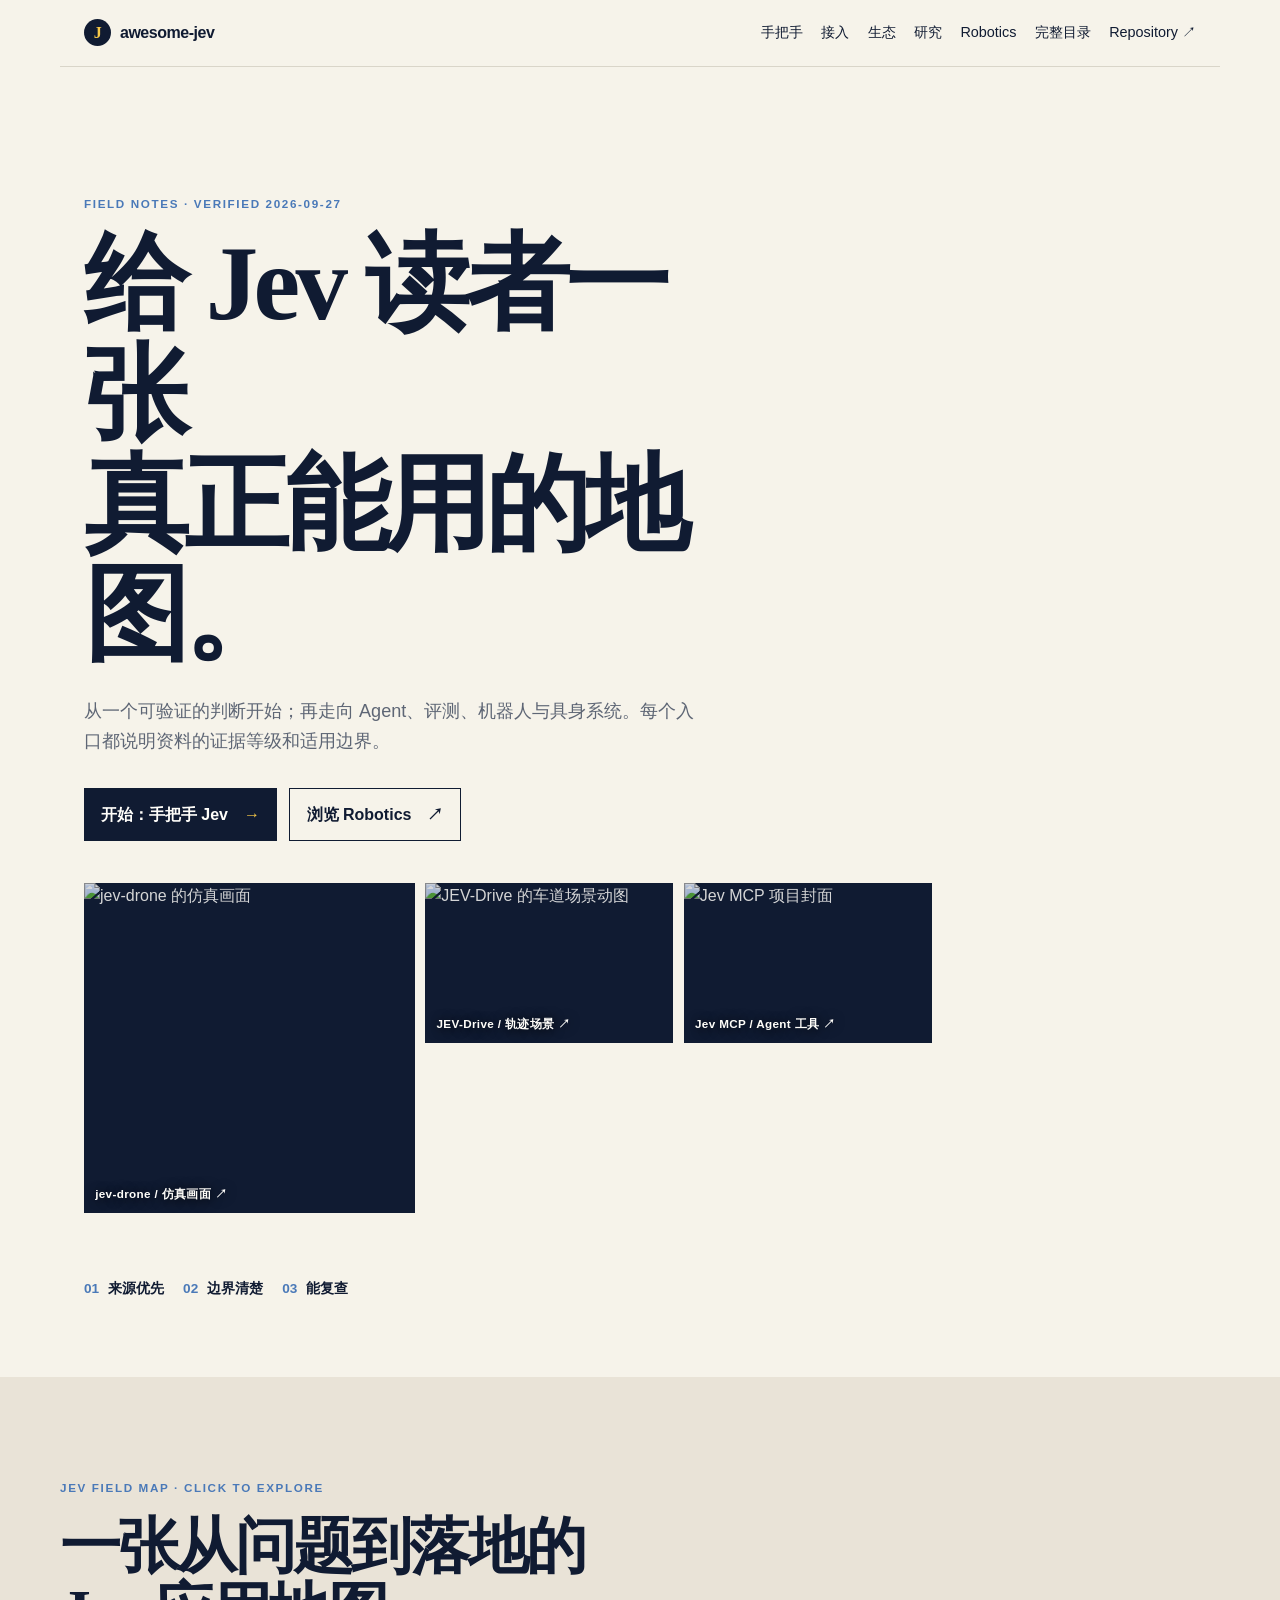
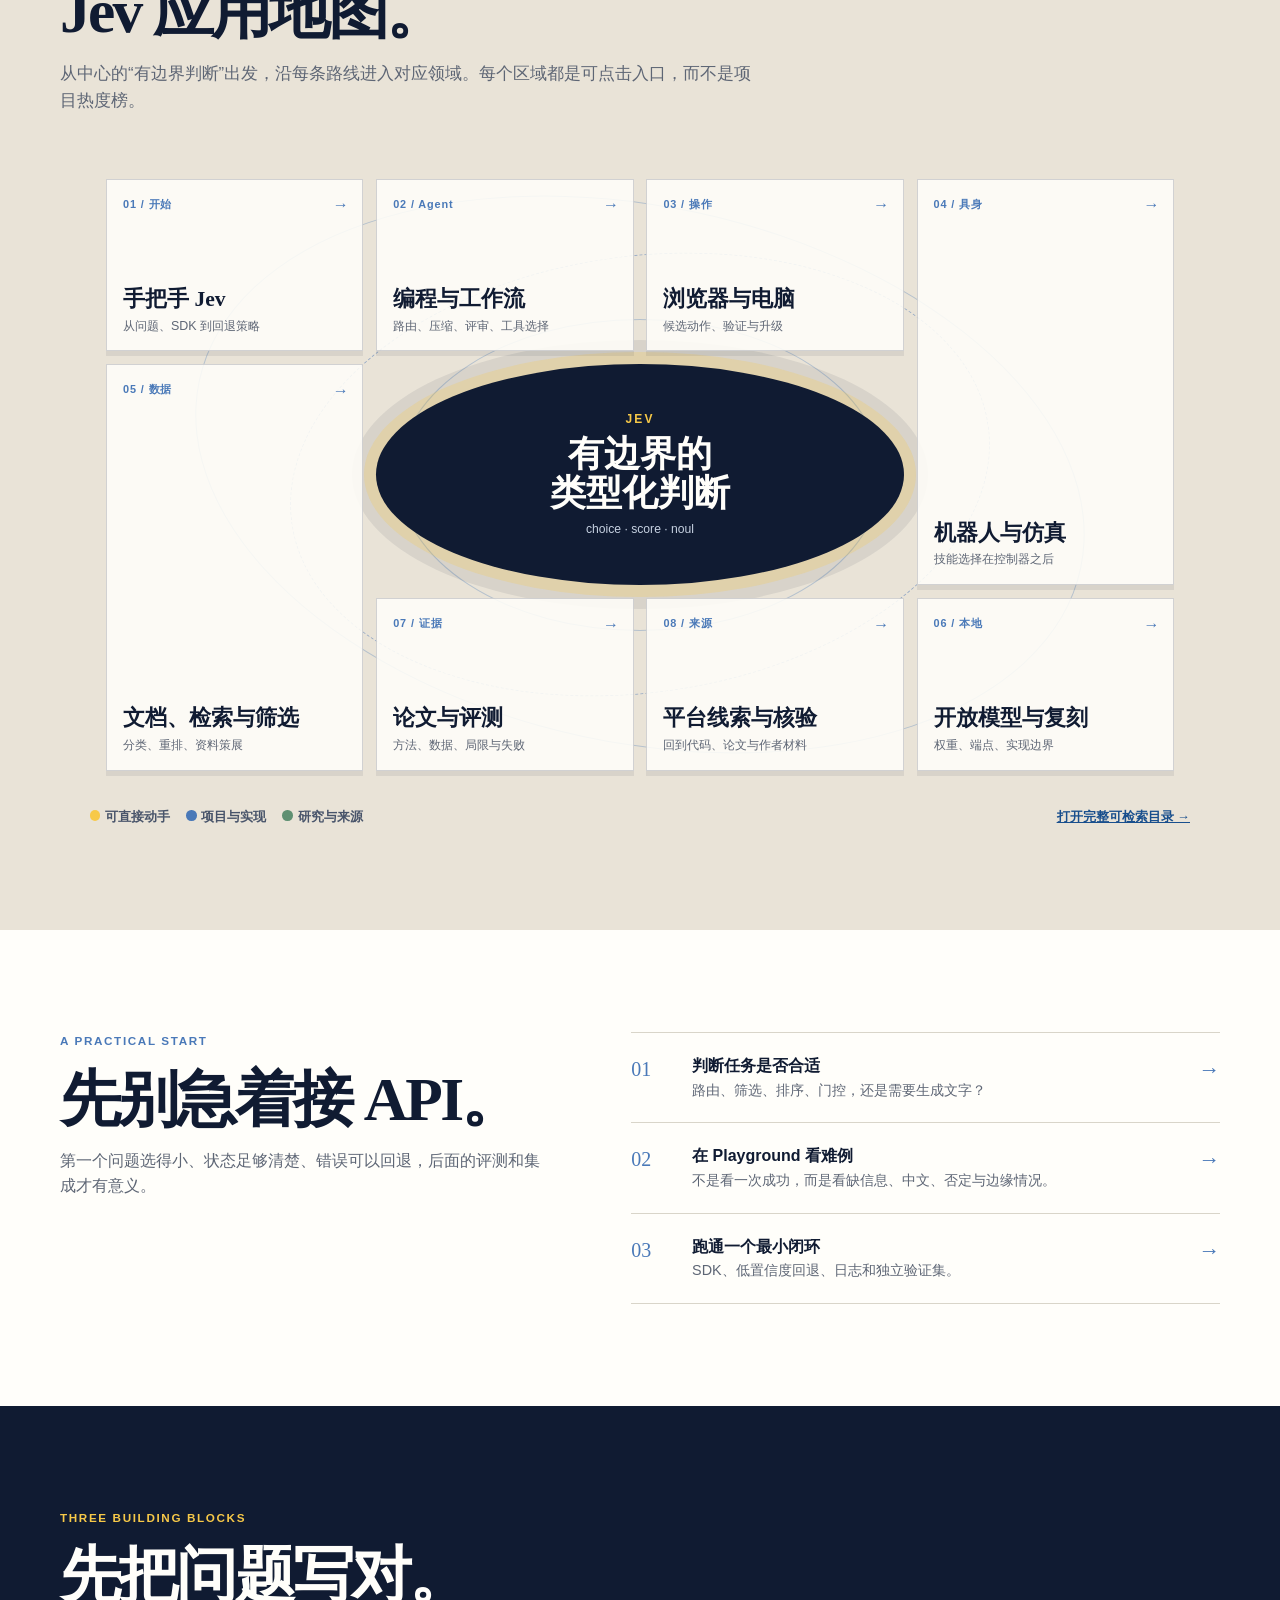
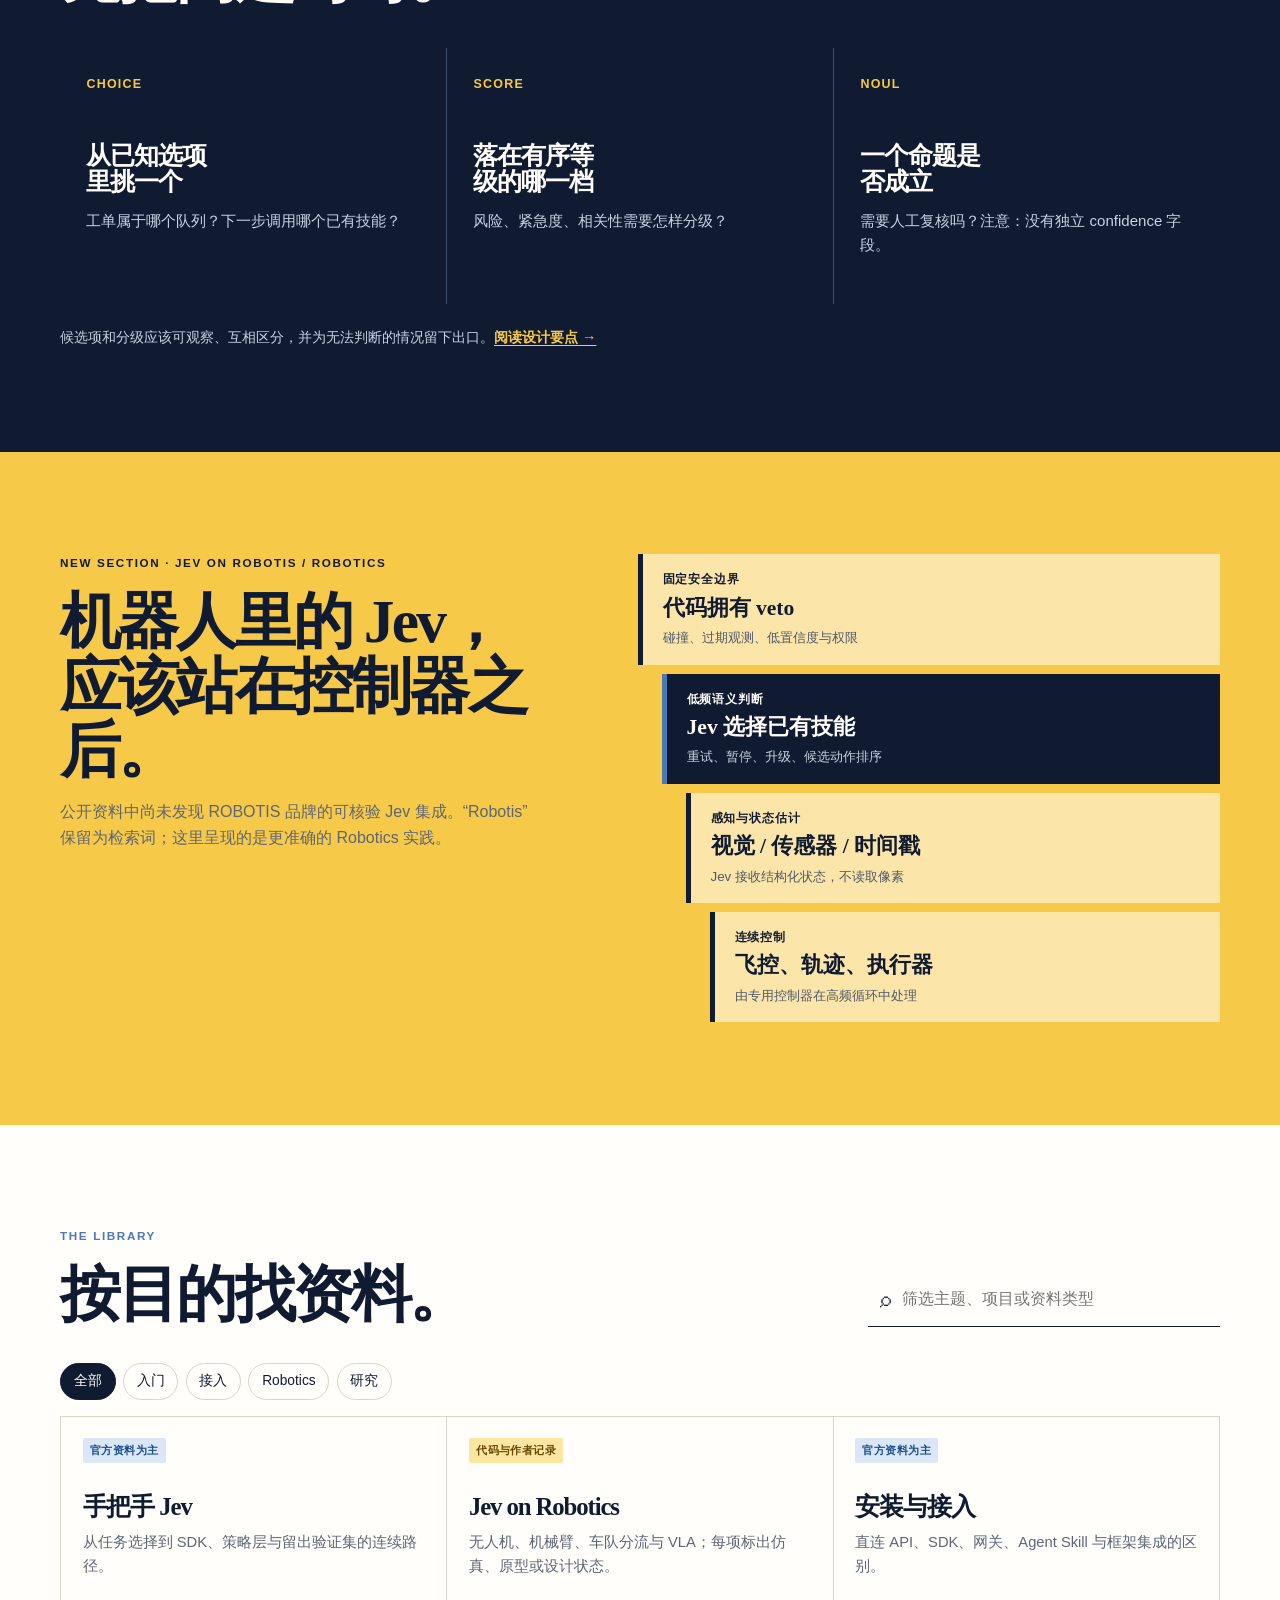
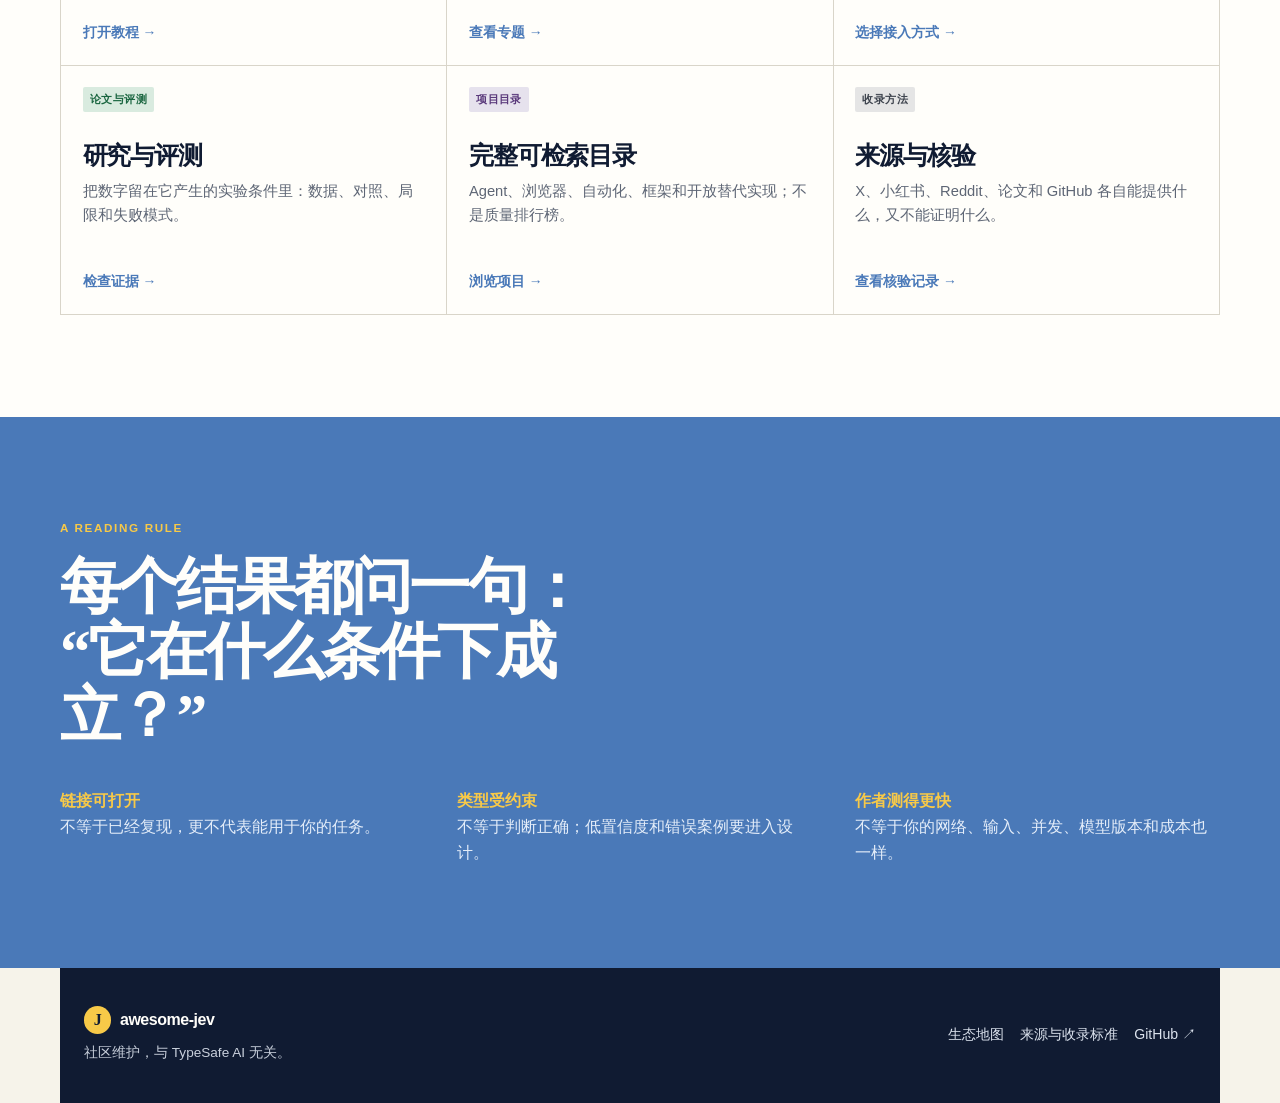
==== commit 9406ea1a: "feat: publish complete searchable web library" ====
--- a/docs/index.html
+++ b/docs/index.html
@@ -20,6 +20,7 @@
         <a href="ecosystem.html">生态</a>
         <a href="research.html">研究</a>
         <a href="robotics.html">Robotics</a>
+        <a href="directory.html">完整目录</a>
         <a href="https://github.com/Promethe-us/awesome-jev">Repository ↗</a>
       </nav>
     </header>
@@ -57,15 +58,15 @@
           <div class="map-orbit orbit-one" aria-hidden="true"></div><div class="map-orbit orbit-two" aria-hidden="true"></div>
           <div class="map-core"><span>JEV</span><strong>有边界的<br />类型化判断</strong><small>choice · score · noul</small></div>
           <a class="map-node learn" href="hands-on.html"><span>01 / 开始</span><strong>手把手 Jev</strong><small>从问题、SDK 到回退策略</small><b>→</b></a>
-          <a class="map-node agent" href="ecosystem.html#agent-tools"><span>02 / Agent</span><strong>编程与工作流</strong><small>路由、压缩、评审、工具选择</small><b>→</b></a>
-          <a class="map-node browser" href="ecosystem.html#agent-tools"><span>03 / 操作</span><strong>浏览器与电脑</strong><small>候选动作、验证与升级</small><b>→</b></a>
+          <a class="map-node agent" href="directory.html#我想给-agent-编程助手接上-jev"><span>02 / Agent</span><strong>编程与工作流</strong><small>路由、压缩、评审、工具选择</small><b>→</b></a>
+          <a class="map-node browser" href="directory.html#我想做浏览器-手机-电脑自动化"><span>03 / 操作</span><strong>浏览器与电脑</strong><small>候选动作、验证与升级</small><b>→</b></a>
           <a class="map-node robot" href="robotics.html"><span>04 / 具身</span><strong>机器人与仿真</strong><small>技能选择在控制器之后</small><b>→</b></a>
-          <a class="map-node data" href="ecosystem.html#agent-tools"><span>05 / 数据</span><strong>文档、检索与筛选</strong><small>分类、重排、资料策展</small><b>→</b></a>
-          <a class="map-node open" href="ecosystem.html#agent-tools"><span>06 / 本地</span><strong>开放模型与复刻</strong><small>权重、端点、实现边界</small><b>→</b></a>
+          <a class="map-node data" href="directory.html#我想做数据-数据库方向"><span>05 / 数据</span><strong>文档、检索与筛选</strong><small>分类、重排、资料策展</small><b>→</b></a>
+          <a class="map-node open" href="directory.html#我想搭-jev-like-开源模型-本地复刻"><span>06 / 本地</span><strong>开放模型与复刻</strong><small>权重、端点、实现边界</small><b>→</b></a>
           <a class="map-node research" href="research.html"><span>07 / 证据</span><strong>论文与评测</strong><small>方法、数据、局限与失败</small><b>→</b></a>
           <a class="map-node source" href="sources.html"><span>08 / 来源</span><strong>平台线索与核验</strong><small>回到代码、论文与作者材料</small><b>→</b></a>
         </div>
-        <div class="map-legend"><span><i class="legend-dot build"></i>可直接动手</span><span><i class="legend-dot explore"></i>项目与实现</span><span><i class="legend-dot verify"></i>研究与来源</span><a href="ecosystem.html">打开完整生态目录 →</a></div>
+        <div class="map-legend"><span><i class="legend-dot build"></i>可直接动手</span><span><i class="legend-dot explore"></i>项目与实现</span><span><i class="legend-dot verify"></i>研究与来源</span><a href="directory.html">打开完整可检索目录 →</a></div>
       </section>
 
       <section id="start" class="section section-grid" aria-labelledby="start-title">
@@ -152,8 +153,8 @@
           <a class="resource-card" data-topics="research" href="research.html">
             <span class="evidence paper">论文与评测</span><h3>研究与评测</h3><p>把数字留在它产生的实验条件里：数据、对照、局限和失败模式。</p><span class="go">检查证据 →</span>
           </a>
-          <a class="resource-card" data-topics="build research" href="ecosystem.html">
-            <span class="evidence directory">项目目录</span><h3>生态目录</h3><p>Agent、浏览器、自动化、框架和开放替代实现；不是质量排行榜。</p><span class="go">浏览项目 →</span>
+          <a class="resource-card" data-topics="build research" href="directory.html">
+            <span class="evidence directory">项目目录</span><h3>完整可检索目录</h3><p>Agent、浏览器、自动化、框架和开放替代实现；不是质量排行榜。</p><span class="go">浏览项目 →</span>
           </a>
           <a class="resource-card" data-topics="research" href="sources.html">
             <span class="evidence audit">收录方法</span><h3>来源与核验</h3><p>X、小红书、Reddit、论文和 GitHub 各自能提供什么，又不能证明什么。</p><span class="go">查看核验记录 →</span>
--- a/docs/assets/site.css
+++ b/docs/assets/site.css
@@ -132,4 +132,5 @@
 .study-list { display: grid; grid-template-columns: .9fr 1.1fr; gap: 1rem 4rem; }.study-list .section-heading { grid-row: span 3; }.study-list article { padding: 1.25rem 0; border-top: 1px solid var(--line); }.study-list h3 { margin: .7rem 0; font-size: 1.55rem; }.study-list p { color: var(--muted); }.study-list a { display: inline-block; margin-right: 1rem; color: #194f8d; font-weight: 800; }.callout-panel { background: var(--sun); }.callout-panel h2 { max-width: 19ch; }.callout-panel ol { max-width: 48rem; padding-left: 1.4rem; }.callout-panel li { margin: .8rem 0; font-size: 1.05rem; }
 .source-grid { display: grid; grid-template-columns: repeat(2, 1fr); gap: 1px; background: var(--line); }.source-grid article { min-height: 16rem; padding: 1.5rem; background: #fbfaf4; }.source-grid h2 { margin-top: 2.8rem; font-size: 2rem; }.source-grid p { color: var(--muted); }.source-grid a { color: #194f8d; font-weight: 800; }.platform-badge { display: inline-block; padding: .28rem .5rem; background: var(--ink); color: var(--sun); font-size: .73rem; font-weight: 800; letter-spacing: .08em; }.audit-flow { display: grid; grid-template-columns: 1.15fr repeat(4, 1fr); gap: .8rem; background: #e9e3d7; }.audit-flow > div { padding: 1rem; border-top: 4px solid var(--blue); background: #f7f4eb; }.audit-flow span, .audit-flow b { display: block; }.audit-flow span { color: var(--blue); font-size: .75rem; font-weight: 800; letter-spacing: .08em; }.audit-flow b { margin: 1rem 0 2.6rem; font-family: Georgia, serif; font-size: 2rem; }.audit-flow p { color: var(--muted); font-size: .9rem; }
 .project-media { display: grid; grid-template-columns: repeat(2, 1fr); gap: 1rem; margin: 2rem 0 3rem; }.project-media figure { margin: 0; overflow: hidden; background: var(--ink); }.project-media img { display: block; width: 100%; height: 16rem; object-fit: cover; }.project-media figcaption { padding: .6rem .8rem; background: var(--ink); }.project-media figcaption a { color: var(--white); font-size: .82rem; }.project-video { display: grid; grid-template-columns: .9fr 1.1fr; gap: 1.5rem; align-items: center; margin: 3.5rem -2rem; padding: 2rem; background: #e7eef6; }.project-video h2 { margin: .5rem 0; font-size: 2.5rem; }.project-video p { color: var(--muted); }.project-video a { color: #194f8d; font-weight: 800; }.project-video video { width: 100%; background: #101b32; }
-@media (max-width: 760px) { .hero-gallery, .atlas-grid, .dark-band, .use-grid, .media-card-grid, .shelf-grid, .metric-notes, .study-list, .source-grid, .audit-flow, .project-media, .project-video { grid-template-columns: 1fr; }.hero-gallery a:first-child { grid-row: auto; min-height: 13rem; }.atlas-hero { padding-top: 4.5rem; }.media-card.wide { grid-row: auto; }.media-card.wide figure { min-height: 15rem; }.shelf-grid { background: transparent; gap: .7rem; }.shelf-grid a { border: 1px solid var(--line); }.study-list .section-heading { grid-row: auto; }.project-video { margin: 3rem 0; padding: 1.2rem; }.audit-flow > .section-heading { padding-bottom: 1rem; }.audit-flow b { margin-bottom: 1rem; } }
+.catalog-page { background: #f6f3ea; }.catalog-hero { max-width: var(--max); margin: auto; padding: clamp(4.5rem, 9vw, 8rem) 1.5rem 4rem; background: radial-gradient(circle at 80% 25%, rgba(247,201,72,.78) 0 8%, transparent 26%), linear-gradient(118deg, var(--ink) 0 60%, #355b93 60%); color: var(--white); }.catalog-hero h1 { max-width: 12ch; font-size: clamp(3rem, 7.3vw, 6.3rem); }.catalog-hero p:not(.eyebrow) { max-width: 44rem; color: #dce4f0; font-size: 1.08rem; }.catalog-hero .eyebrow { color: var(--sun); }.catalog-actions { display: flex; flex-wrap: wrap; gap: .7rem; margin-top: 2rem; }.catalog-actions a { padding: .7rem .9rem; border: 1px solid rgba(255,255,255,.65); color: var(--white); font-weight: 800; text-decoration: none; }.catalog-actions a:hover { background: var(--sun); border-color: var(--sun); color: var(--ink); }.catalog-controls { display: flex; align-items: center; justify-content: space-between; gap: 2rem; max-width: var(--max); margin: auto; padding: 2.2rem 1.5rem 1rem; }.catalog-controls label { display: flex; align-items: center; gap: .7rem; width: min(100%, 43rem); padding: .75rem 1rem; border: 1px solid var(--ink); background: var(--white); }.catalog-controls span { color: var(--blue); font-size: 1.4rem; }.catalog-controls input { width: 100%; border: 0; outline: none; background: transparent; color: var(--ink); font: inherit; }.catalog-controls p { margin: 0; color: var(--muted); font-size: .84rem; white-space: nowrap; }.catalog-nav { display: flex; max-width: var(--max); margin: auto; padding: .7rem 1.5rem 1.8rem; gap: .45rem; overflow-x: auto; justify-content: flex-start; }.catalog-nav a { flex: 0 0 auto; padding: .42rem .7rem; border: 1px solid var(--line); background: #fbfaf4; color: #33405a; font-size: .78rem; font-weight: 750; text-decoration: none; white-space: nowrap; }.catalog-nav a:hover { border-color: var(--ink); background: var(--ink); color: var(--white); }.catalog-source-note { display: grid; grid-template-columns: .8fr 1.45fr auto; align-items: center; gap: 1.5rem; max-width: var(--max); margin: 0 auto 3rem; padding: 1.25rem 1.5rem; background: var(--sun); }.catalog-source-note span { display: block; font-size: .68rem; font-weight: 900; letter-spacing: .12em; }.catalog-source-note strong { font-family: Georgia, serif; font-size: 1.35rem; line-height: 1.1; }.catalog-source-note p { margin: 0; color: #414959; font-size: .9rem; }.catalog-source-note a { color: #173e72; font-size: .86rem; font-weight: 800; white-space: nowrap; }.catalog-body { max-width: var(--max); margin: auto; padding: 0 1.5rem 5rem; }.catalog-section { margin-top: 4rem; scroll-margin-top: 1rem; }.catalog-section[hidden] { display: none; }.catalog-section-head { display: grid; grid-template-columns: 3.2rem 1fr auto; align-items: baseline; gap: .7rem; margin-bottom: 1.2rem; }.catalog-section-head > span { color: var(--blue); font-family: Georgia, serif; font-size: 1.1rem; }.catalog-section-head h2 { font-size: clamp(1.85rem, 3.7vw, 3rem); }.catalog-section-head > a { color: var(--blue); font-weight: 800; text-decoration: none; }.catalog-intro { max-width: 54rem; color: var(--muted); }.catalog-table-wrap { overflow-x: auto; border: 1px solid var(--line); background: var(--white); }.catalog-table { width: 100%; min-width: 680px; border-collapse: collapse; font-size: .88rem; line-height: 1.5; }.catalog-table th { padding: .8rem .9rem; background: var(--ink); color: var(--white); font-size: .72rem; letter-spacing: .06em; text-align: left; text-transform: uppercase; }.catalog-table td { padding: .9rem; vertical-align: top; border-top: 1px solid var(--line); color: #354154; }.catalog-table td:first-child { width: 24%; font-weight: 750; }.catalog-table tr:hover td { background: #fff9e5; }.catalog-table a { color: #194f8d; font-weight: 750; text-decoration-thickness: 1px; text-underline-offset: .2em; }.catalog-table code { padding: .08em .25em; background: #eeeae0; color: #25334d; font-size: .88em; }.catalog-body + .empty-state { max-width: var(--max); margin: -3rem auto 4rem; padding: 0 1.5rem; }
+@media (max-width: 760px) { .hero-gallery, .atlas-grid, .dark-band, .use-grid, .media-card-grid, .shelf-grid, .metric-notes, .study-list, .source-grid, .audit-flow, .project-media, .project-video { grid-template-columns: 1fr; }.hero-gallery a:first-child { grid-row: auto; min-height: 13rem; }.atlas-hero { padding-top: 4.5rem; }.media-card.wide { grid-row: auto; }.media-card.wide figure { min-height: 15rem; }.shelf-grid { background: transparent; gap: .7rem; }.shelf-grid a { border: 1px solid var(--line); }.study-list .section-heading { grid-row: auto; }.project-video { margin: 3rem 0; padding: 1.2rem; }.audit-flow > .section-heading { padding-bottom: 1rem; }.audit-flow b { margin-bottom: 1rem; }.catalog-controls { align-items: stretch; flex-direction: column; gap: .7rem; }.catalog-controls label { width: 100%; }.catalog-controls p { white-space: normal; }.catalog-source-note { grid-template-columns: 1fr; gap: .7rem; }.catalog-table { font-size: .83rem; }.catalog-section-head { grid-template-columns: 2.5rem 1fr auto; }.catalog-section-head h2 { font-size: 1.75rem; } }
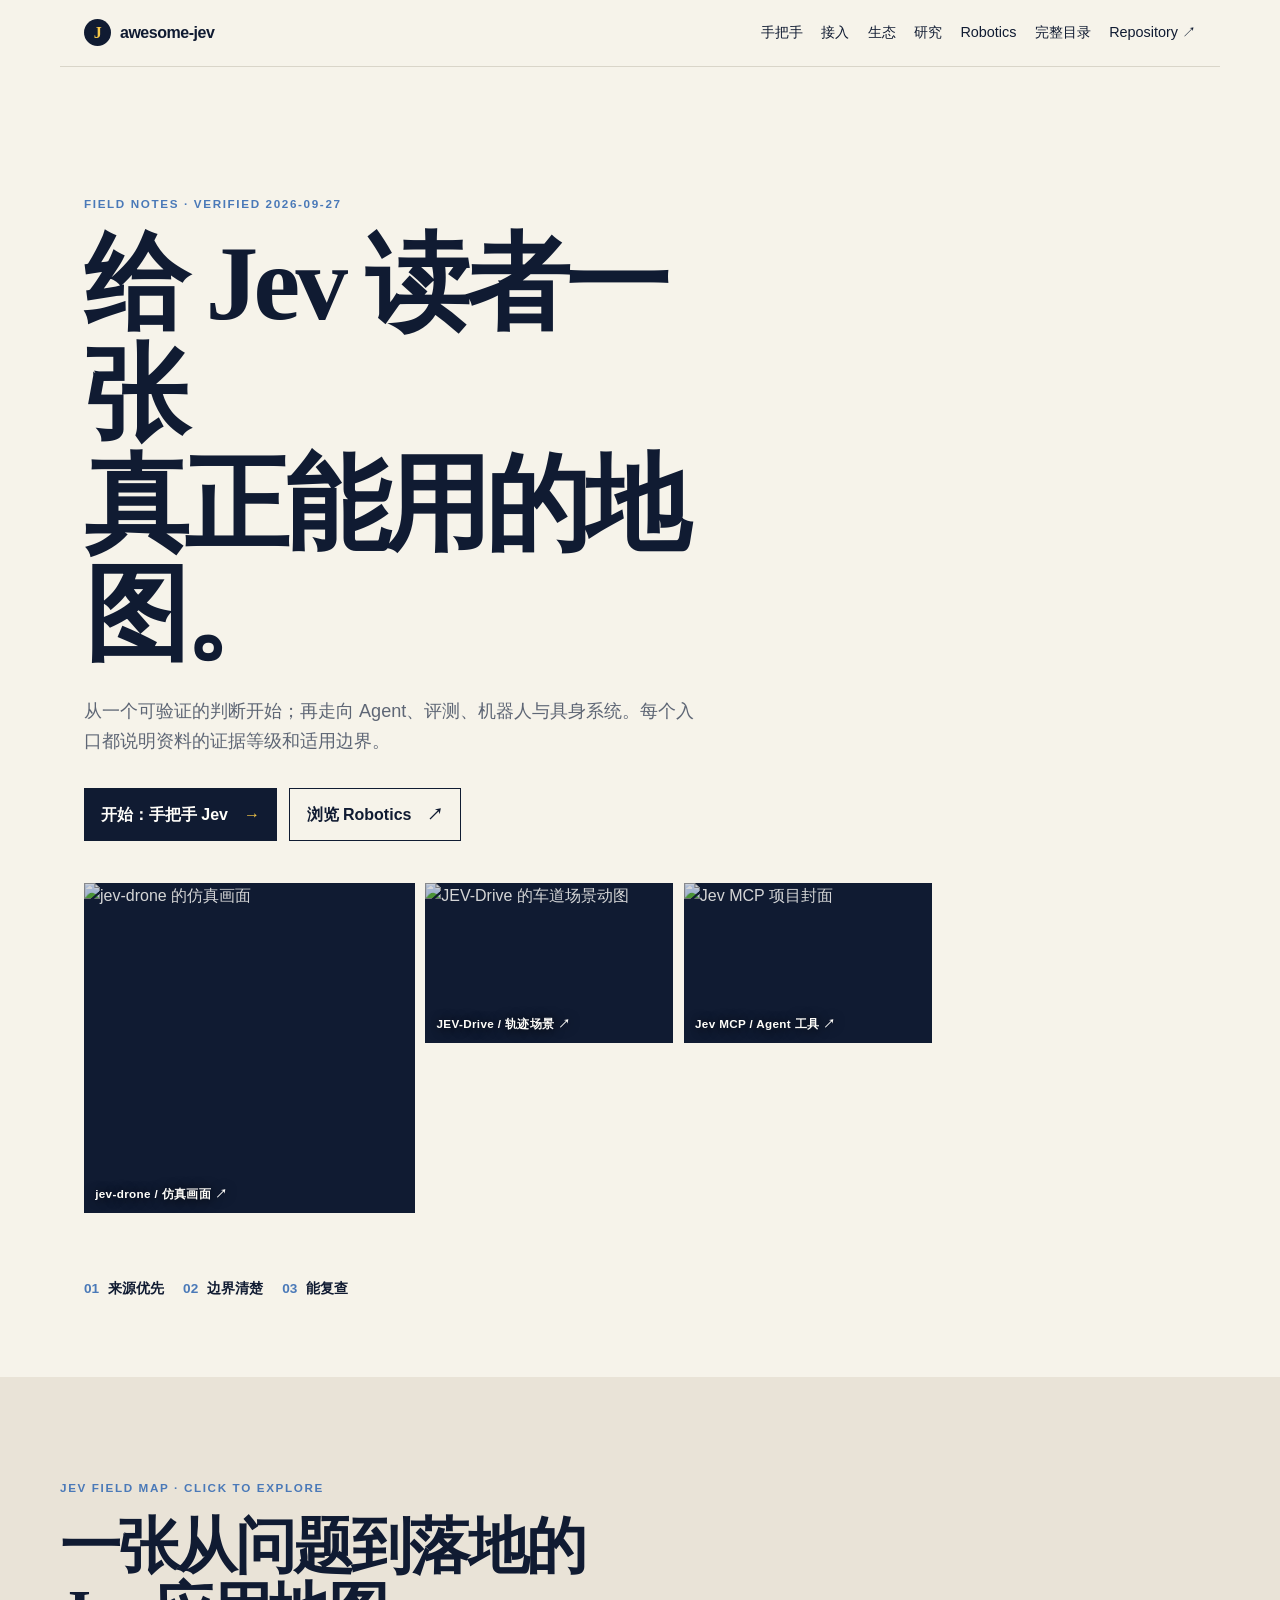
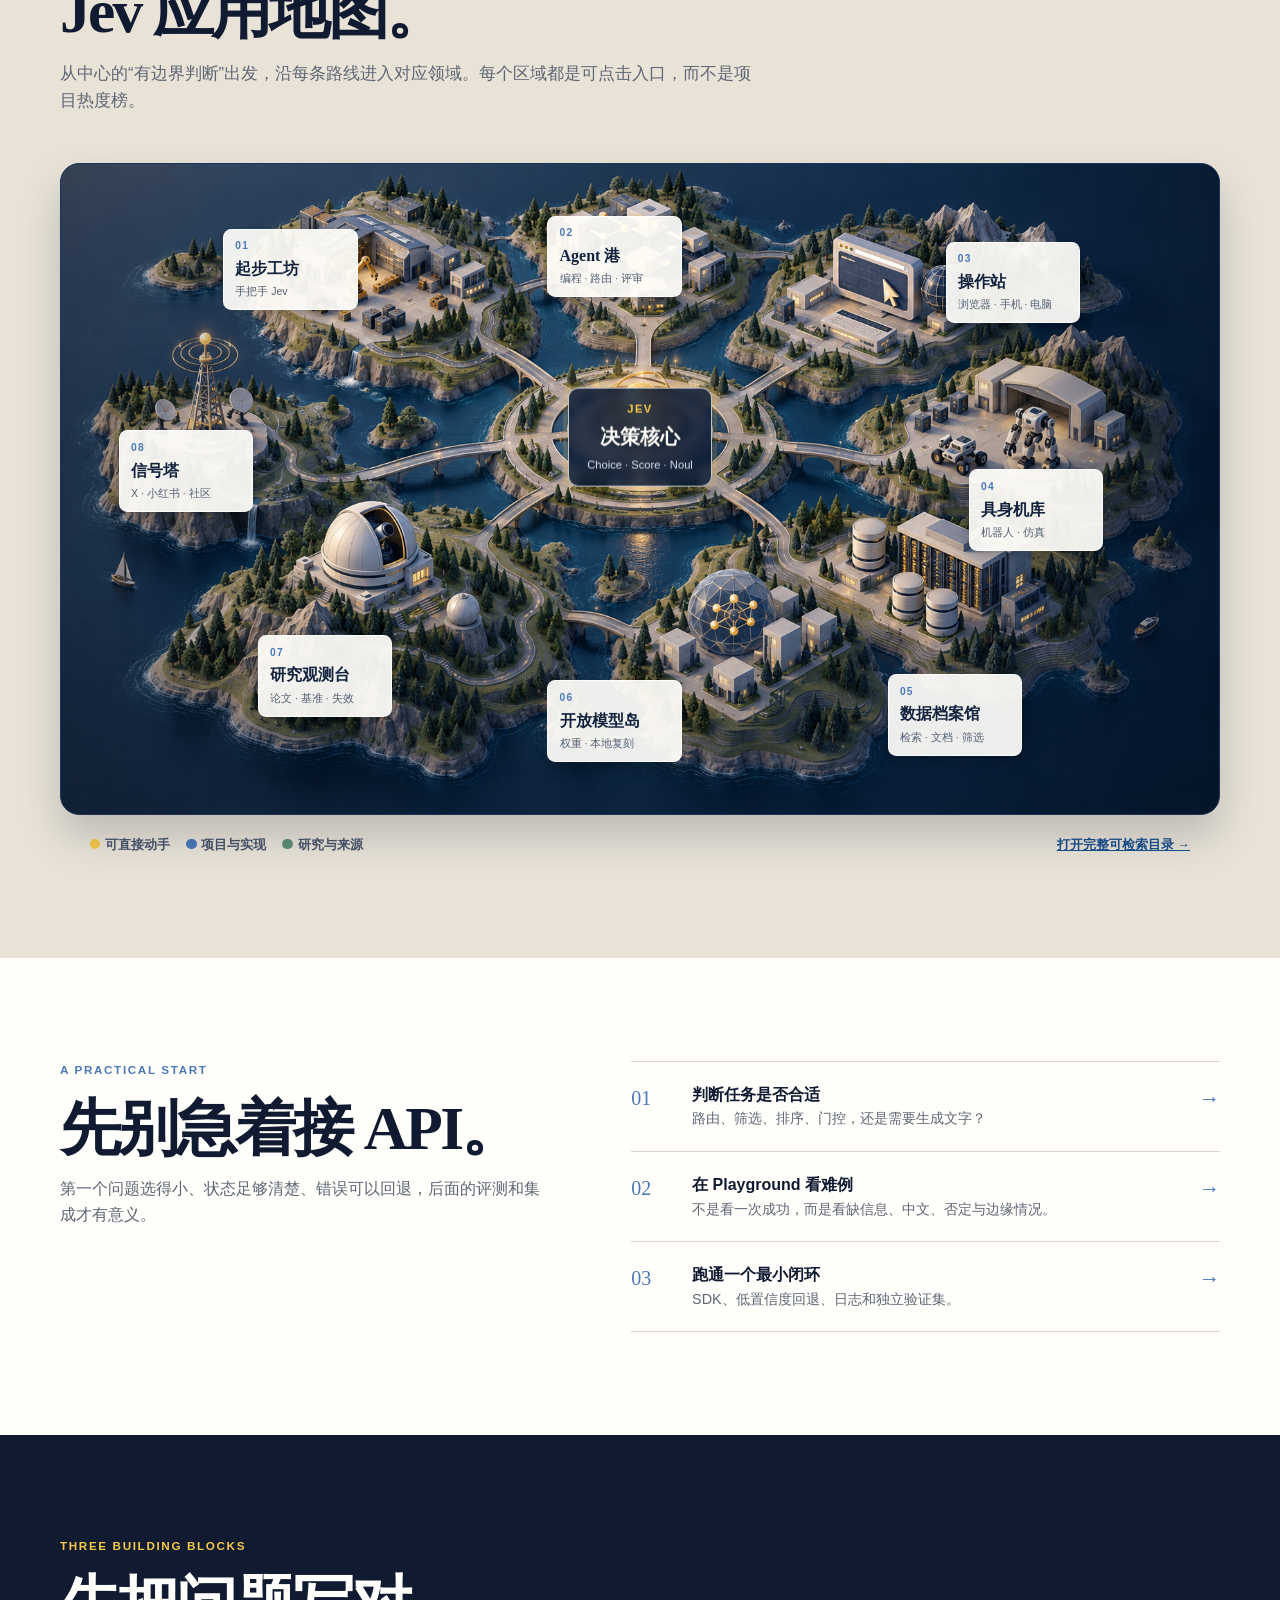
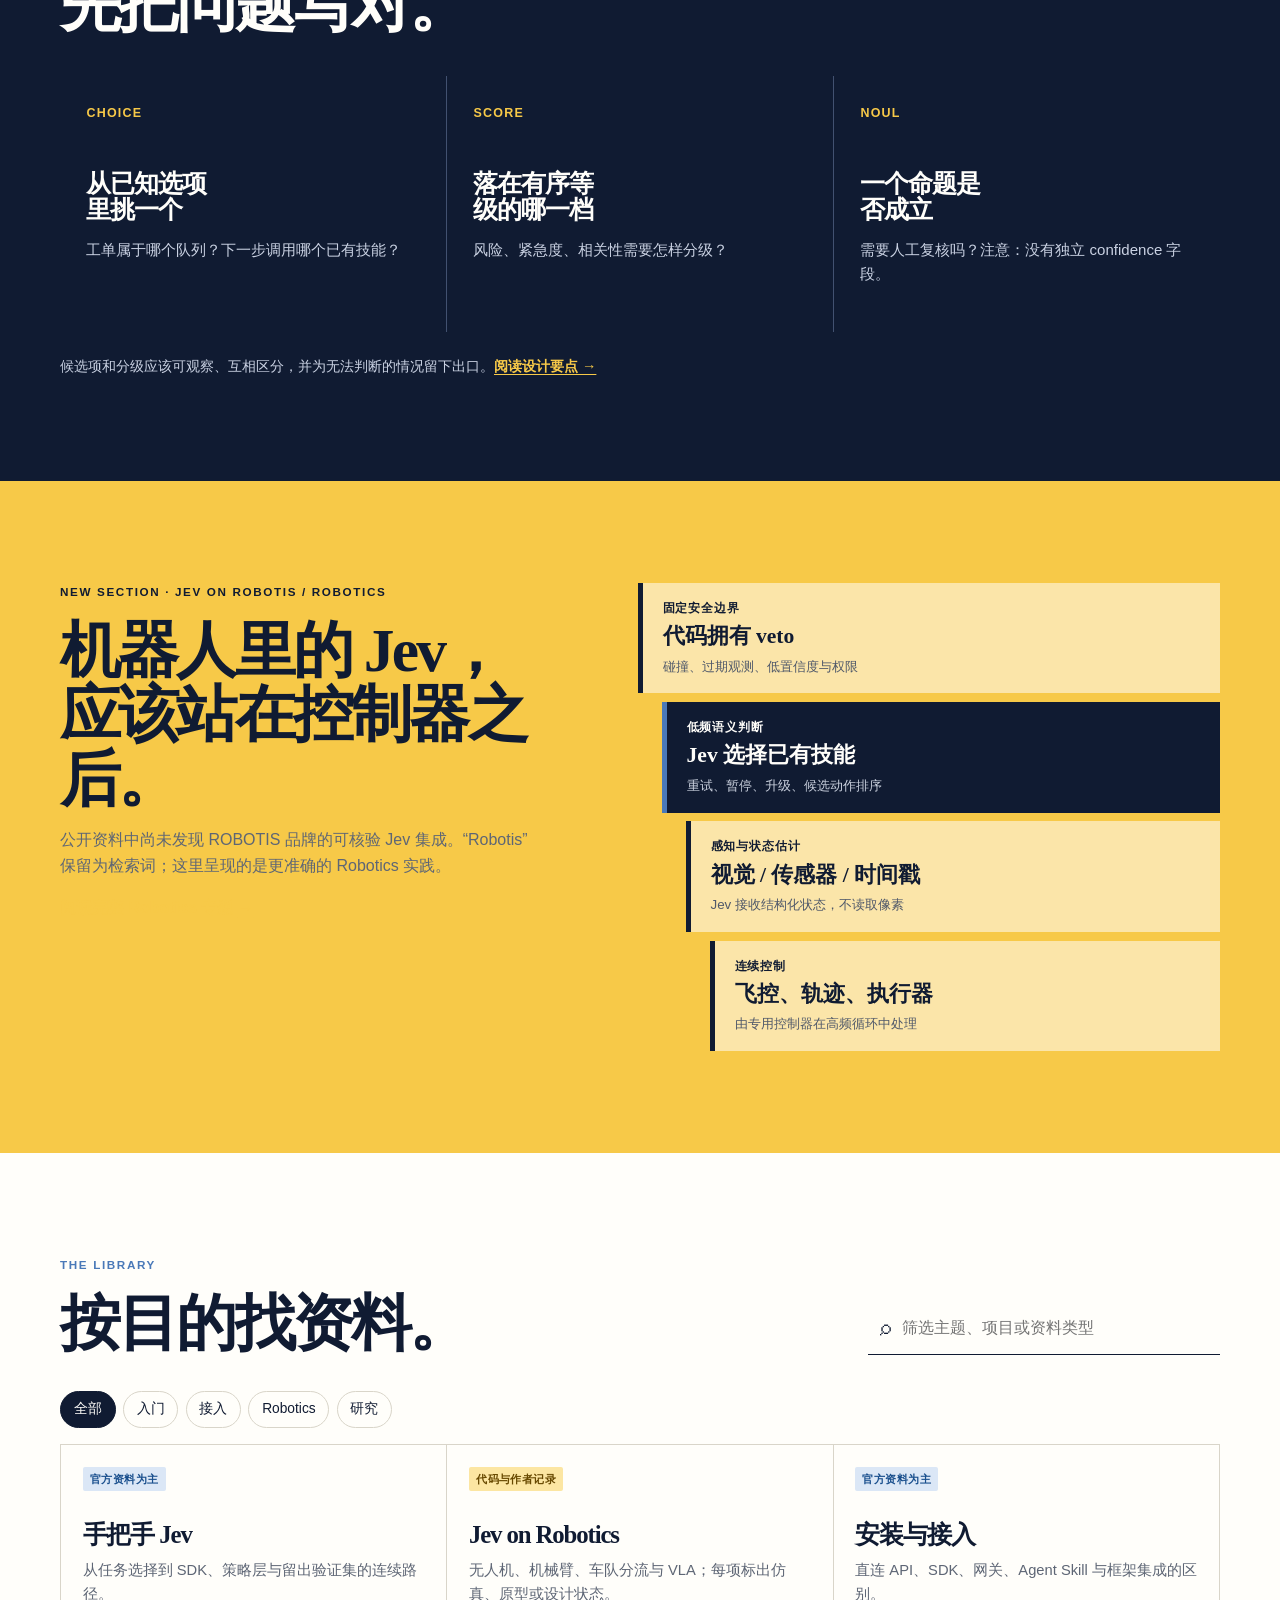
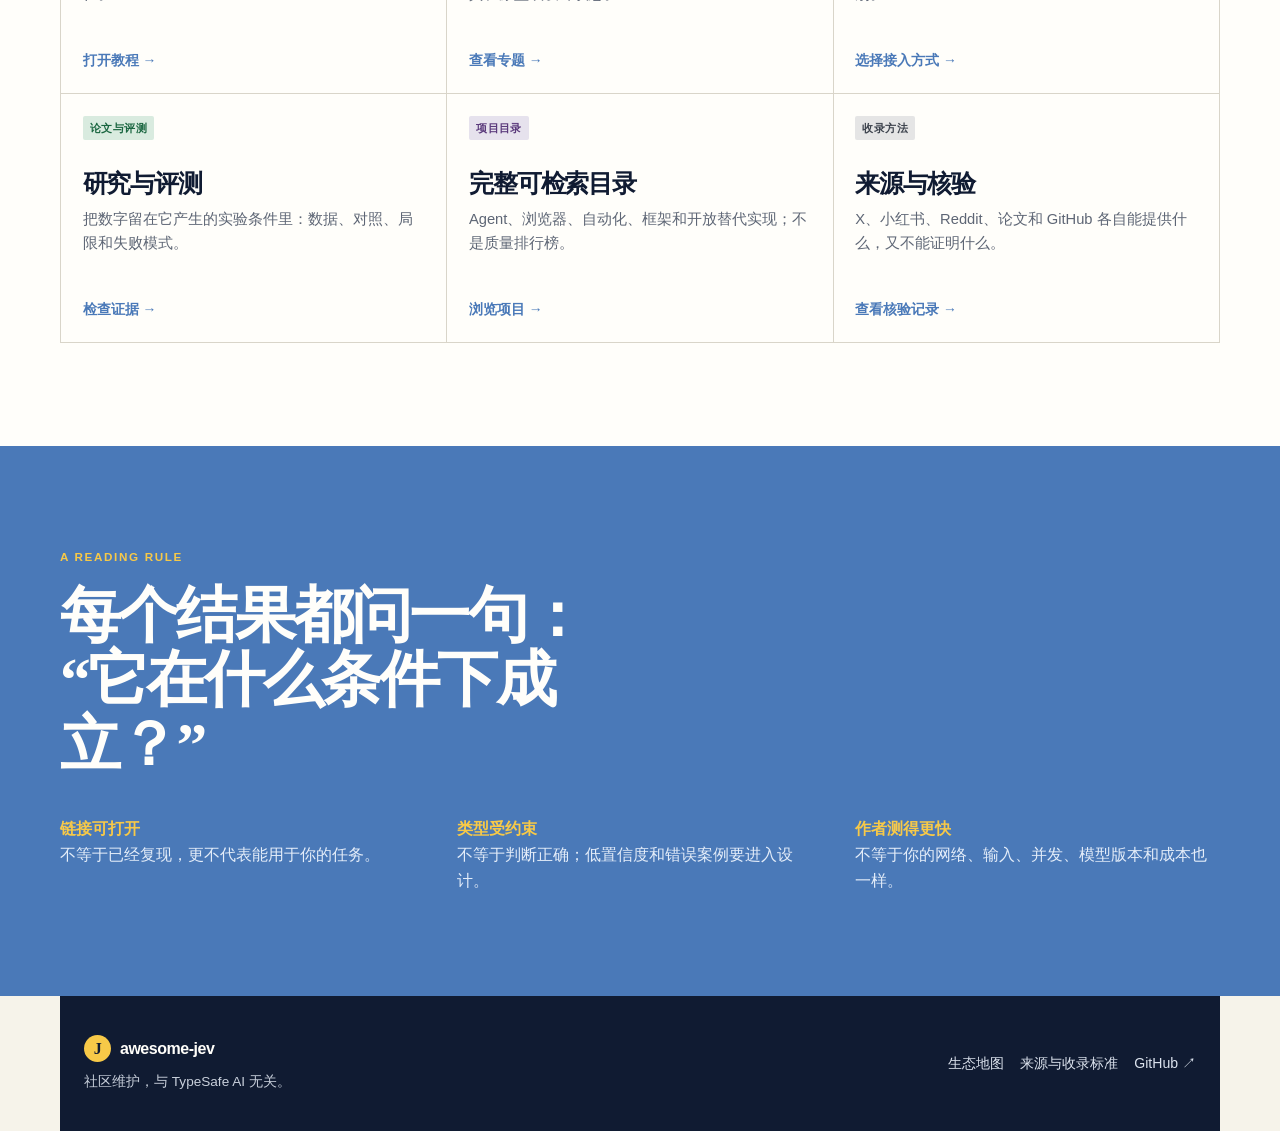
==== commit 6c80d5c2: "feat: build isometric Jev exploration map" ====
--- a/docs/index.html
+++ b/docs/index.html
@@ -54,17 +54,18 @@
           <h2 id="map-title">一张从问题到落地的<br />Jev 应用地图。</h2>
           <p>从中心的“有边界判断”出发，沿每条路线进入对应领域。每个区域都是可点击入口，而不是项目热度榜。</p>
         </div>
-        <div class="map-canvas" aria-label="Jev 领域地图">
-          <div class="map-orbit orbit-one" aria-hidden="true"></div><div class="map-orbit orbit-two" aria-hidden="true"></div>
-          <div class="map-core"><span>JEV</span><strong>有边界的<br />类型化判断</strong><small>choice · score · noul</small></div>
-          <a class="map-node learn" href="hands-on.html"><span>01 / 开始</span><strong>手把手 Jev</strong><small>从问题、SDK 到回退策略</small><b>→</b></a>
-          <a class="map-node agent" href="directory.html#我想给-agent-编程助手接上-jev"><span>02 / Agent</span><strong>编程与工作流</strong><small>路由、压缩、评审、工具选择</small><b>→</b></a>
-          <a class="map-node browser" href="directory.html#我想做浏览器-手机-电脑自动化"><span>03 / 操作</span><strong>浏览器与电脑</strong><small>候选动作、验证与升级</small><b>→</b></a>
-          <a class="map-node robot" href="robotics.html"><span>04 / 具身</span><strong>机器人与仿真</strong><small>技能选择在控制器之后</small><b>→</b></a>
-          <a class="map-node data" href="directory.html#我想做数据-数据库方向"><span>05 / 数据</span><strong>文档、检索与筛选</strong><small>分类、重排、资料策展</small><b>→</b></a>
-          <a class="map-node open" href="directory.html#我想搭-jev-like-开源模型-本地复刻"><span>06 / 本地</span><strong>开放模型与复刻</strong><small>权重、端点、实现边界</small><b>→</b></a>
-          <a class="map-node research" href="research.html"><span>07 / 证据</span><strong>论文与评测</strong><small>方法、数据、局限与失败</small><b>→</b></a>
-          <a class="map-node source" href="sources.html"><span>08 / 来源</span><strong>平台线索与核验</strong><small>回到代码、论文与作者材料</small><b>→</b></a>
+        <div class="atlas-map" aria-label="Jev 领域探索地图">
+          <img class="atlas-map-art" src="assets/images/jev-isometric-atlas.png" alt="俯视等距的 Jev 知识地图：中心决策核心由道路连接八个领域岛屿" />
+          <div class="atlas-map-shade" aria-hidden="true"></div>
+          <div class="atlas-map-core"><span>JEV</span><strong>决策核心</strong><small>Choice · Score · Noul</small></div>
+          <a class="atlas-zone zone-build" href="hands-on.html"><span>01</span><strong>起步工坊</strong><small>手把手 Jev</small></a>
+          <a class="atlas-zone zone-agent" href="directory.html#我想给-agent-编程助手接上-jev"><span>02</span><strong>Agent 港</strong><small>编程 · 路由 · 评审</small></a>
+          <a class="atlas-zone zone-browser" href="directory.html#我想做浏览器-手机-电脑自动化"><span>03</span><strong>操作站</strong><small>浏览器 · 手机 · 电脑</small></a>
+          <a class="atlas-zone zone-robot" href="robotics.html"><span>04</span><strong>具身机库</strong><small>机器人 · 仿真</small></a>
+          <a class="atlas-zone zone-data" href="directory.html#我想做数据-数据库方向"><span>05</span><strong>数据档案馆</strong><small>检索 · 文档 · 筛选</small></a>
+          <a class="atlas-zone zone-open" href="directory.html#我想搭-jev-like-开源模型-本地复刻"><span>06</span><strong>开放模型岛</strong><small>权重 · 本地复刻</small></a>
+          <a class="atlas-zone zone-research" href="research-directory.html"><span>07</span><strong>研究观测台</strong><small>论文 · 基准 · 失效</small></a>
+          <a class="atlas-zone zone-social" href="social.html"><span>08</span><strong>信号塔</strong><small>X · 小红书 · 社区</small></a>
         </div>
         <div class="map-legend"><span><i class="legend-dot build"></i>可直接动手</span><span><i class="legend-dot explore"></i>项目与实现</span><span><i class="legend-dot verify"></i>研究与来源</span><a href="directory.html">打开完整可检索目录 →</a></div>
       </section>
--- a/docs/assets/site.css
+++ b/docs/assets/site.css
@@ -46,6 +46,7 @@
 .map-core { z-index: 1; display: flex; grid-column: 2 / span 2; grid-row: 2; flex-direction: column; align-items: center; justify-content: center; min-height: 12rem; padding: 1.5rem; border-radius: 50%; background: var(--ink); box-shadow: 0 0 0 12px rgba(247,201,72,.24), 0 0 0 24px rgba(16,27,50,.08); color: var(--white); text-align: center; }.map-core span { color: var(--sun); font-size: .75rem; font-weight: 900; letter-spacing: .18em; }.map-core strong { margin: .35rem 0; font-family: Georgia, serif; font-size: clamp(1.5rem, 3vw, 2.25rem); line-height: 1.1; }.map-core small { color: #c6d1e1; font-size: .76rem; }
 .map-node { position: relative; z-index: 1; display: flex; min-height: 8rem; flex-direction: column; padding: 1rem; border: 1px solid rgba(16,27,50,.18); background: rgba(255,254,250,.87); box-shadow: 0 5px 0 rgba(16,27,50,.08); color: var(--ink); text-decoration: none; transition: transform .18s ease, box-shadow .18s ease, background .18s ease; }.map-node:hover { background: var(--sun); box-shadow: 0 9px 0 rgba(16,27,50,.17); transform: translateY(-4px) rotate(-.5deg); }.map-node span { color: var(--blue); font-size: .68rem; font-weight: 900; letter-spacing: .08em; }.map-node strong { margin-top: auto; font-family: Georgia, serif; font-size: 1.35rem; line-height: 1.1; }.map-node small { margin-top: .35rem; color: var(--muted); font-size: .78rem; line-height: 1.35; }.map-node b { position: absolute; top: .8rem; right: .85rem; color: var(--blue); }
 .map-node.learn { grid-column: 1; grid-row: 1; }.map-node.agent { grid-column: 2; grid-row: 1; }.map-node.browser { grid-column: 3; grid-row: 1; }.map-node.robot { grid-column: 4; grid-row: 1 / span 2; }.map-node.data { grid-column: 1; grid-row: 2 / span 2; }.map-node.open { grid-column: 4; grid-row: 3; }.map-node.research { grid-column: 2; grid-row: 3; }.map-node.source { grid-column: 3; grid-row: 3; }
+.atlas-map { position: relative; max-width: 1200px; margin: 3rem auto 1.25rem; overflow: hidden; border: 1px solid #1b3459; border-radius: 1.2rem; background: #10213b; aspect-ratio: 16 / 9; box-shadow: 0 22px 40px rgba(16,27,50,.2); isolation: isolate; }.atlas-map-art { display: block; width: 100%; height: 100%; object-fit: cover; }.atlas-map-shade { position: absolute; inset: 0; z-index: 1; background: linear-gradient(90deg, rgba(5,15,30,.32), transparent 25%, transparent 74%, rgba(5,15,30,.35)), linear-gradient(0deg, rgba(5,15,30,.22), transparent 35%); pointer-events: none; }.atlas-map-core, .atlas-zone { position: absolute; z-index: 2; text-decoration: none; }.atlas-map-core { top: 42%; left: 50%; display: grid; min-width: 9rem; padding: .7rem .85rem; border: 1px solid rgba(255,255,255,.72); border-radius: .65rem; background: rgba(11,27,51,.83); box-shadow: 0 0 0 5px rgba(247,201,72,.16); color: var(--white); text-align: center; transform: translate(-50%,-50%); backdrop-filter: blur(4px); }.atlas-map-core span { color: var(--sun); font-size: .7rem; font-weight: 900; letter-spacing: .13em; }.atlas-map-core strong { margin: .18rem 0; font-family: Georgia, serif; font-size: 1.25rem; }.atlas-map-core small { color: #d6e1ef; font-size: .7rem; }.atlas-zone { display: grid; min-width: 8.4rem; padding: .55rem .7rem; border: 1px solid rgba(255,255,255,.82); border-radius: .52rem; background: rgba(255,254,250,.93); box-shadow: 0 5px 14px rgba(0,0,0,.22); color: #12233e; transition: transform .18s ease, background .18s ease, box-shadow .18s ease; }.atlas-zone:hover { background: var(--sun); box-shadow: 0 8px 20px rgba(0,0,0,.34); transform: translateY(-4px) scale(1.02); }.atlas-zone span { color: var(--blue); font-size: .64rem; font-weight: 900; letter-spacing: .12em; }.atlas-zone strong { margin: .08rem 0; font-family: Georgia, serif; font-size: 1rem; }.atlas-zone small { color: #546074; font-size: .66rem; white-space: nowrap; }.zone-build { top: 10%; left: 14%; }.zone-agent { top: 8%; left: 42%; }.zone-browser { top: 12%; right: 12%; }.zone-robot { top: 47%; right: 10%; }.zone-data { right: 17%; bottom: 9%; }.zone-open { bottom: 8%; left: 42%; }.zone-research { bottom: 15%; left: 17%; }.zone-social { top: 41%; left: 5%; }
 .map-legend { display: flex; flex-wrap: wrap; align-items: center; gap: 1rem; max-width: 1100px; margin: auto; color: #48546a; font-size: .8rem; font-weight: 750; }.map-legend a { margin-left: auto; color: #194f8d; }.legend-dot { display: inline-block; width: .65rem; height: .65rem; margin-right: .3rem; border-radius: 50%; }.legend-dot.build { background: var(--sun); }.legend-dot.explore { background: var(--blue); }.legend-dot.verify { background: #5f9072; }
 .section { padding: clamp(4rem, 8vw, 7.5rem) max(1.5rem, calc((100vw - var(--max)) / 2)); }
 .section-grid { display: grid; grid-template-columns: .9fr 1.1fr; gap: clamp(2.4rem, 7vw, 8rem); background: var(--white); }
@@ -105,7 +106,7 @@
 @media (max-width: 760px) {
   .site-header { align-items: flex-start; flex-direction: column; }.site-header nav { justify-content: flex-start; gap: .65rem 1rem; }
   .section-grid, .robotics { grid-template-columns: 1fr; }.primitive-grid, .resource-grid, .rule-columns { grid-template-columns: 1fr; }.primitive-grid article { min-height: 0; }.primitive-grid p { margin-bottom: 1.8rem; }.library-top { align-items: start; flex-direction: column; }.search { width: 100%; }.stack-card.judge, .stack-card.state, .stack-card.control { margin-left: 0; }.site-footer { align-items: start; flex-direction: column; }
-  .map-canvas { grid-template-columns: 1fr 1fr; grid-template-rows: auto; min-height: 0; padding: 0; }.map-canvas::before, .map-orbit { display: none; }.map-core { grid-column: 1 / -1; grid-row: auto; min-height: 10rem; margin: 1rem 0; border-radius: 1rem; }.map-node.learn, .map-node.agent, .map-node.browser, .map-node.robot, .map-node.data, .map-node.open, .map-node.research, .map-node.source { grid-column: auto; grid-row: auto; min-height: 9rem; }.map-legend a { width: 100%; margin-left: 0; }
+  .map-canvas { grid-template-columns: 1fr 1fr; grid-template-rows: auto; min-height: 0; padding: 0; }.map-canvas::before, .map-orbit { display: none; }.map-core { grid-column: 1 / -1; grid-row: auto; min-height: 10rem; margin: 1rem 0; border-radius: 1rem; }.map-node.learn, .map-node.agent, .map-node.browser, .map-node.robot, .map-node.data, .map-node.open, .map-node.research, .map-node.source { grid-column: auto; grid-row: auto; min-height: 9rem; }.atlas-map { aspect-ratio: auto; padding: .7rem; border-radius: .8rem; background: #f3f0e7; }.atlas-map-art, .atlas-map-shade { display: none; }.atlas-map-core { position: relative; top: auto; left: auto; min-width: 0; margin: .4rem 0 1rem; transform: none; }.atlas-zone { position: relative; top: auto; right: auto; bottom: auto; left: auto; min-width: 0; margin: .45rem 0; }.atlas-zone small { white-space: normal; }.map-legend a { width: 100%; margin-left: 0; }
 }
 
 /* Visual atlas pages */
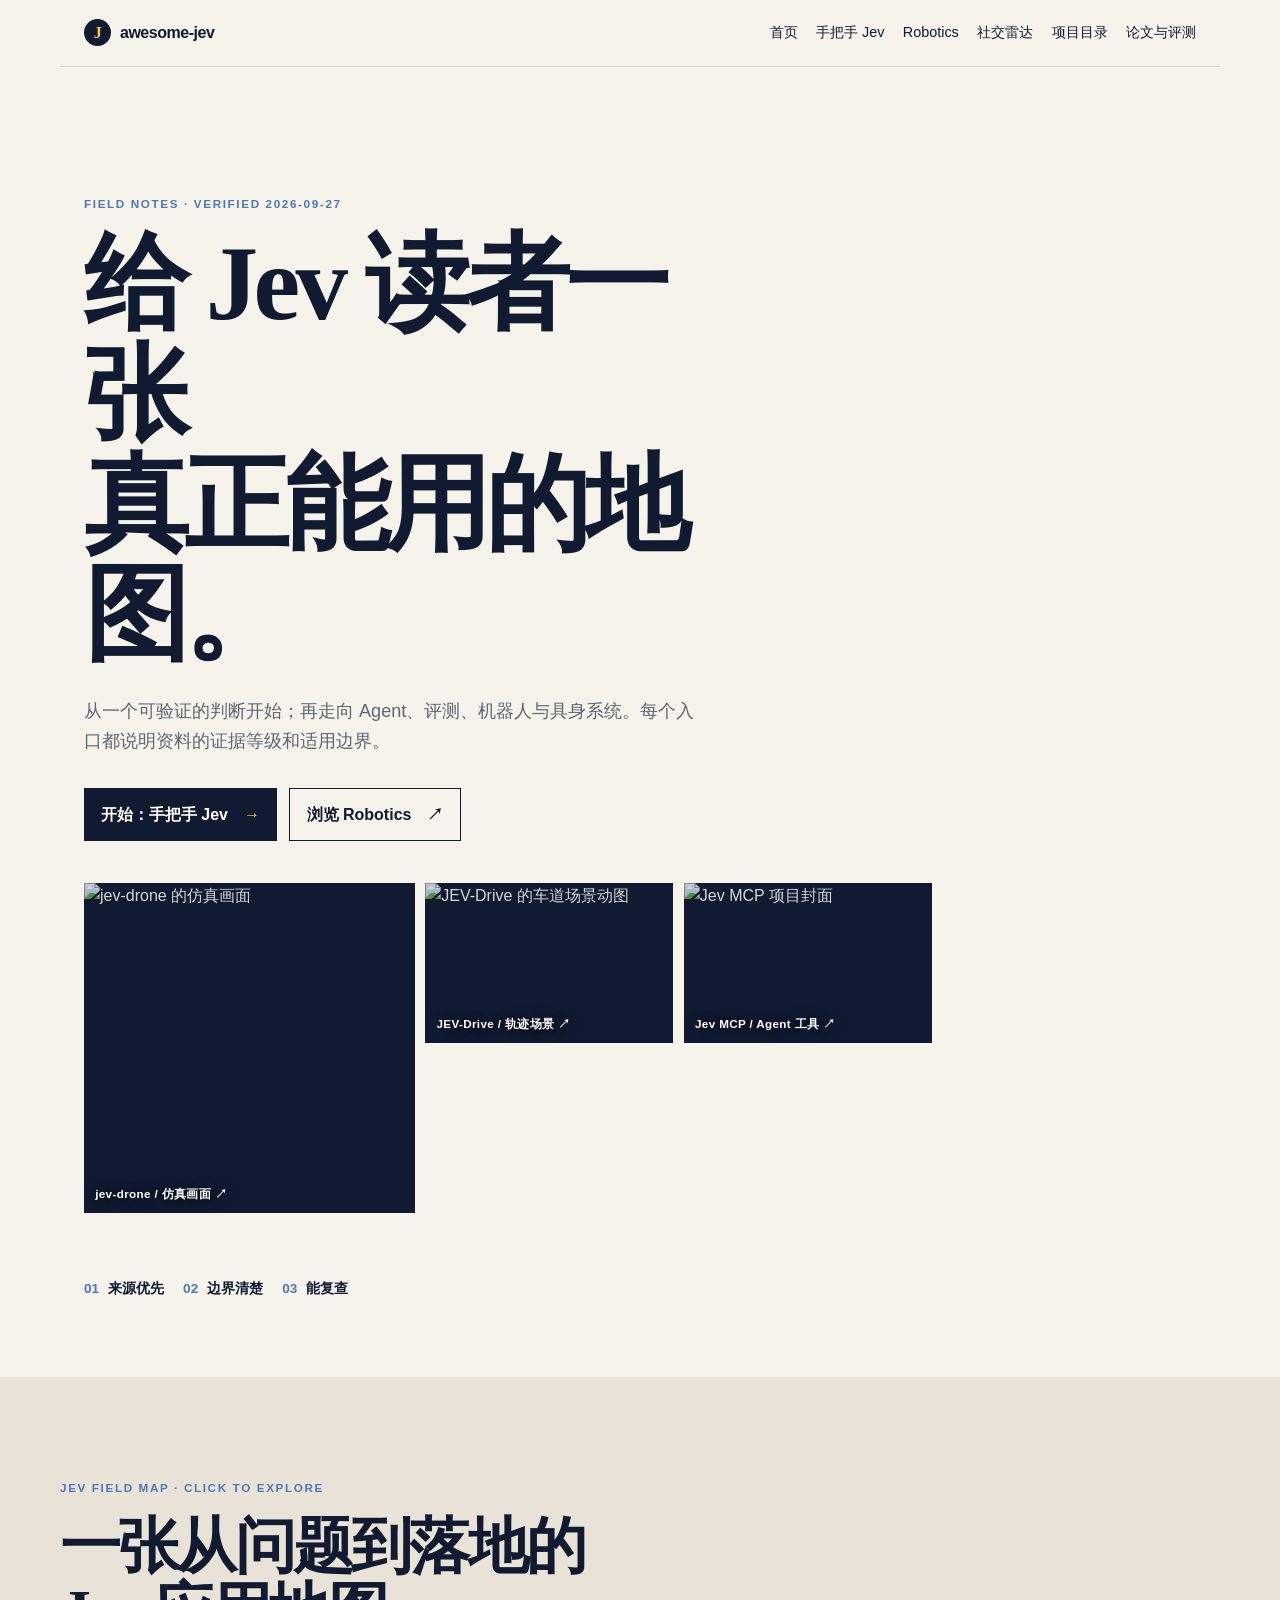
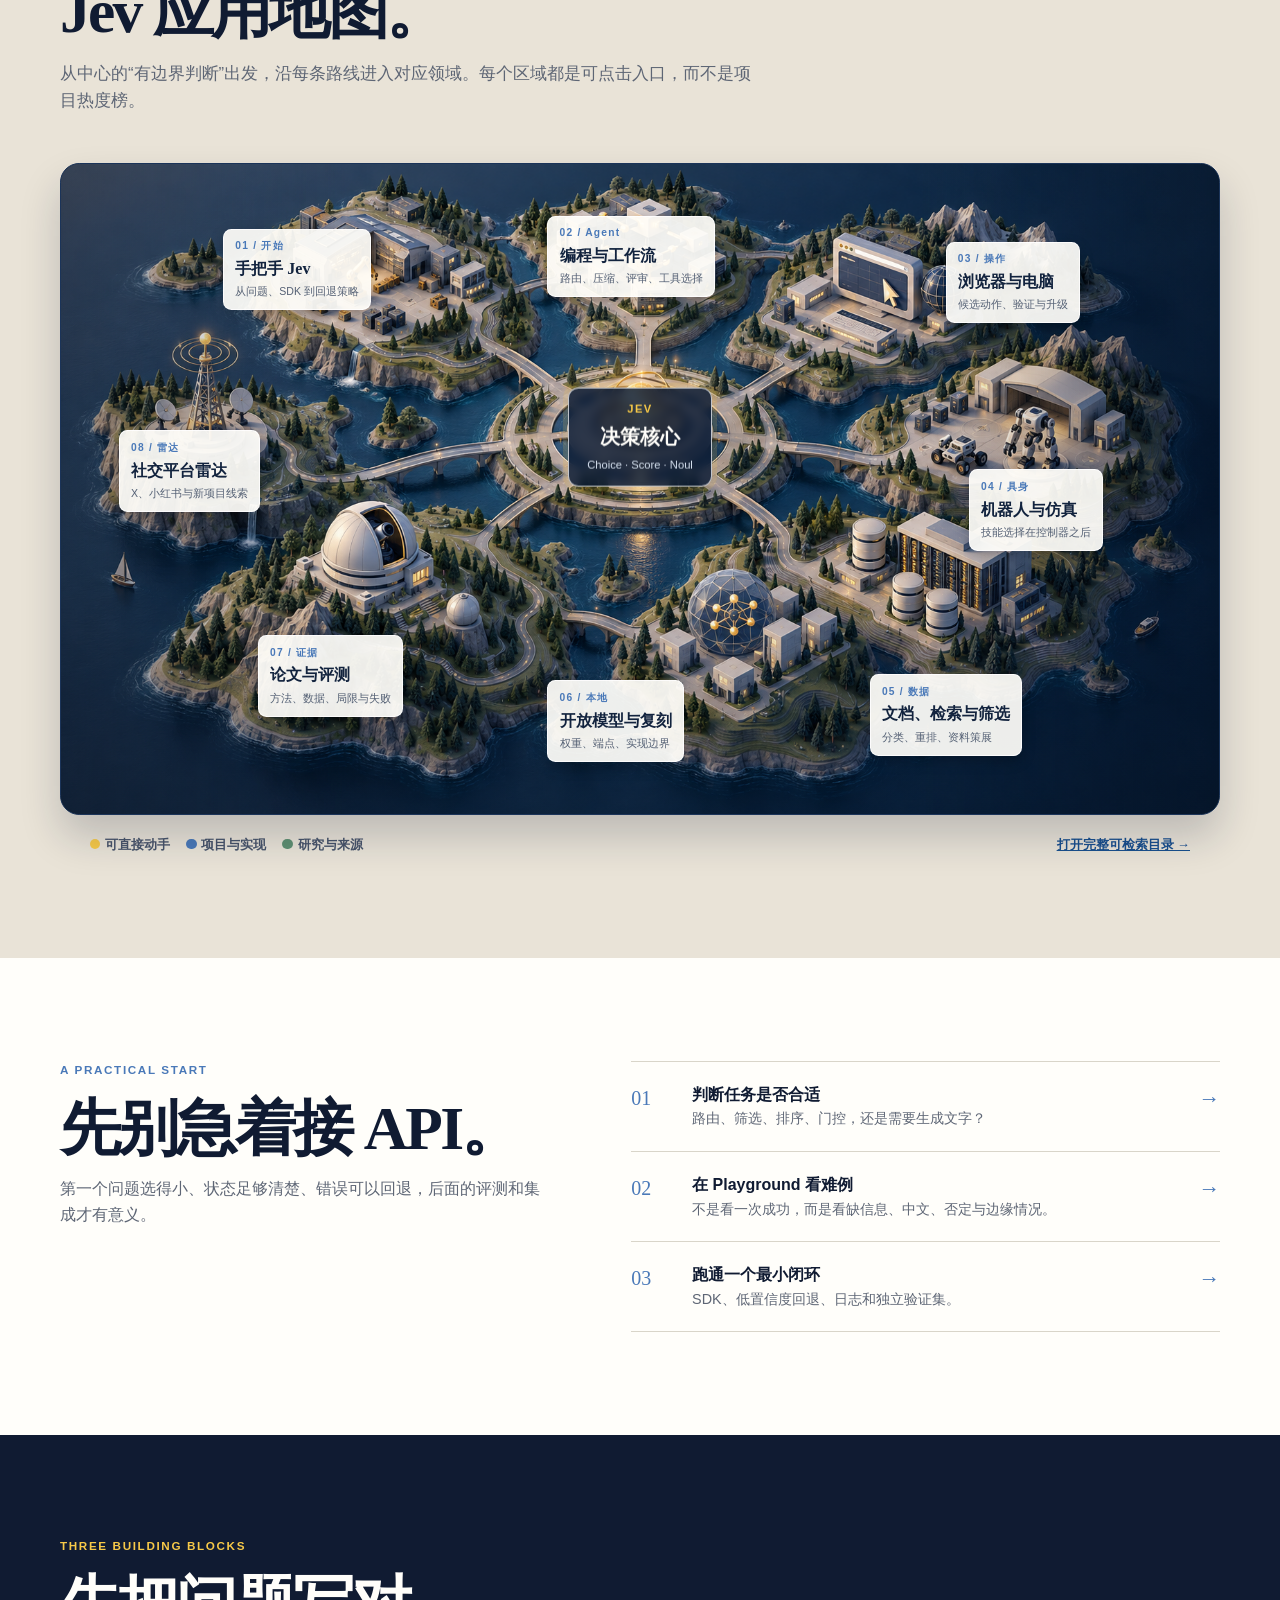
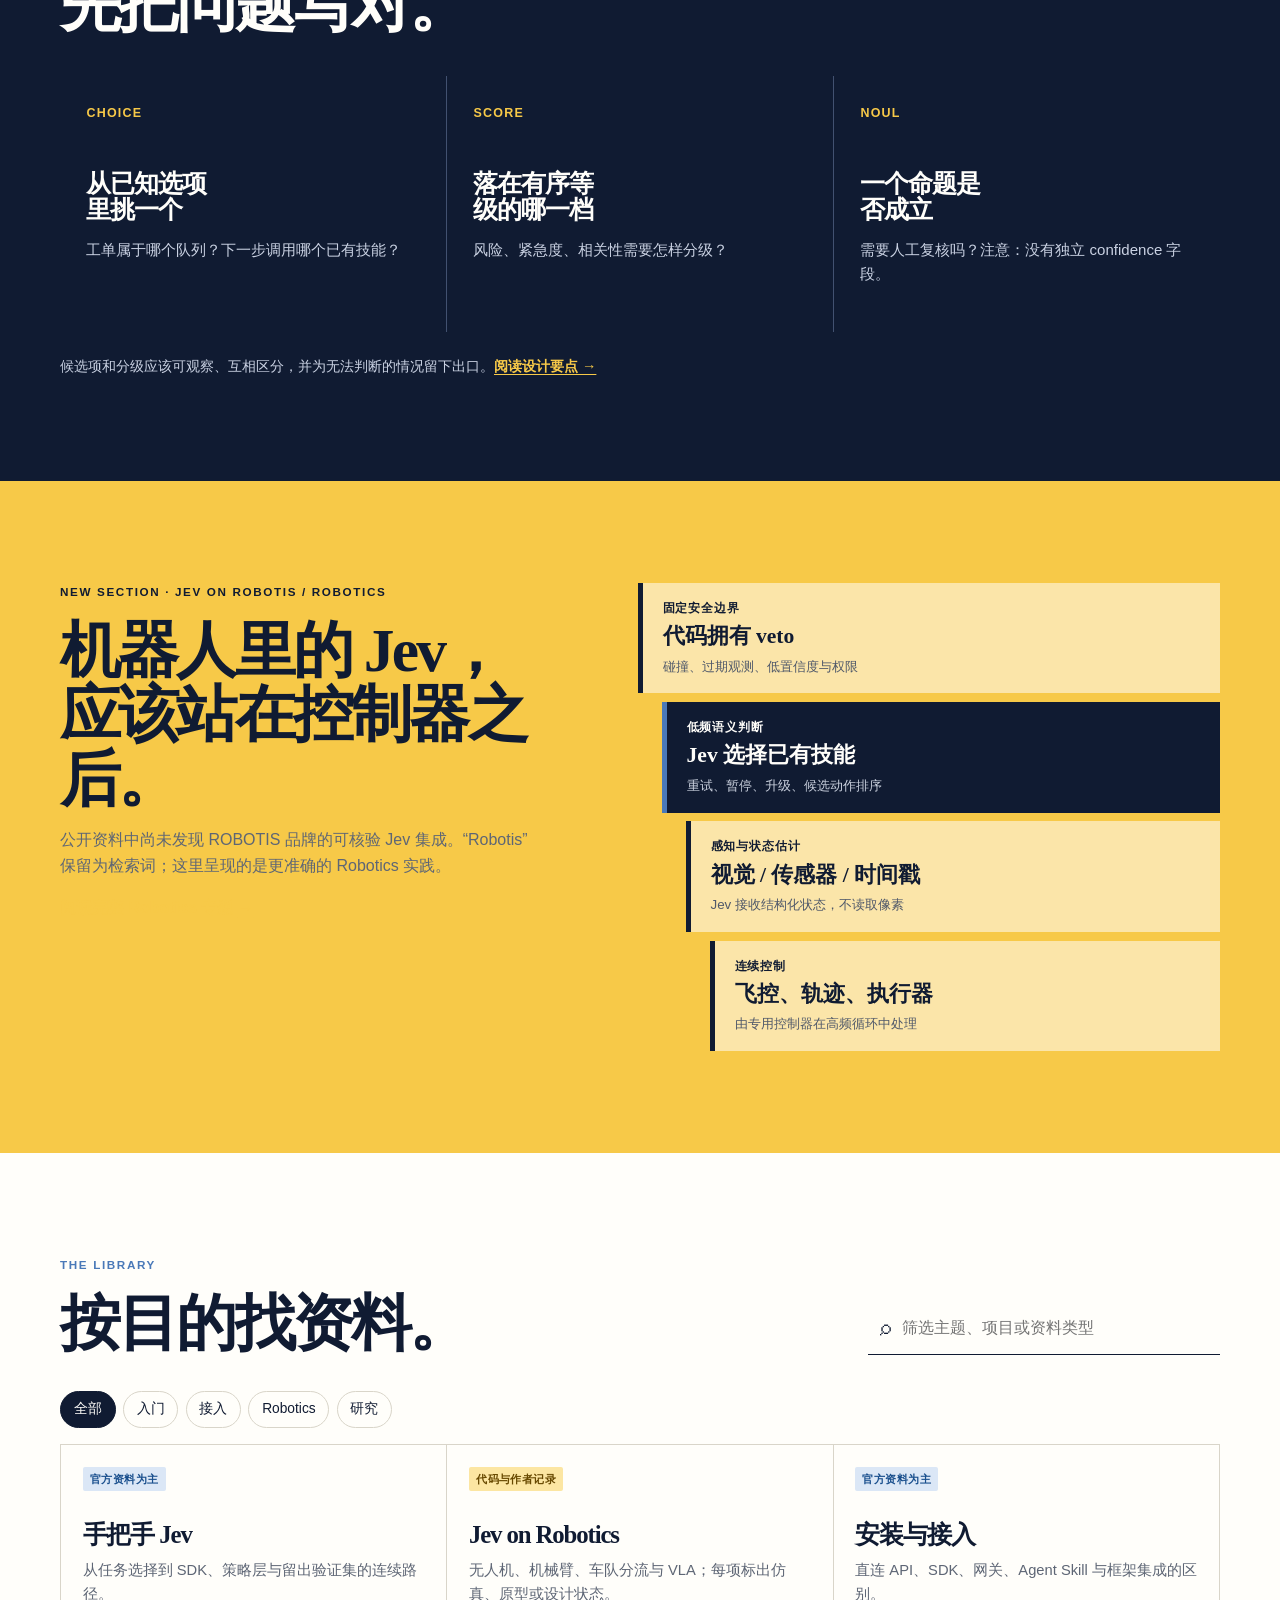
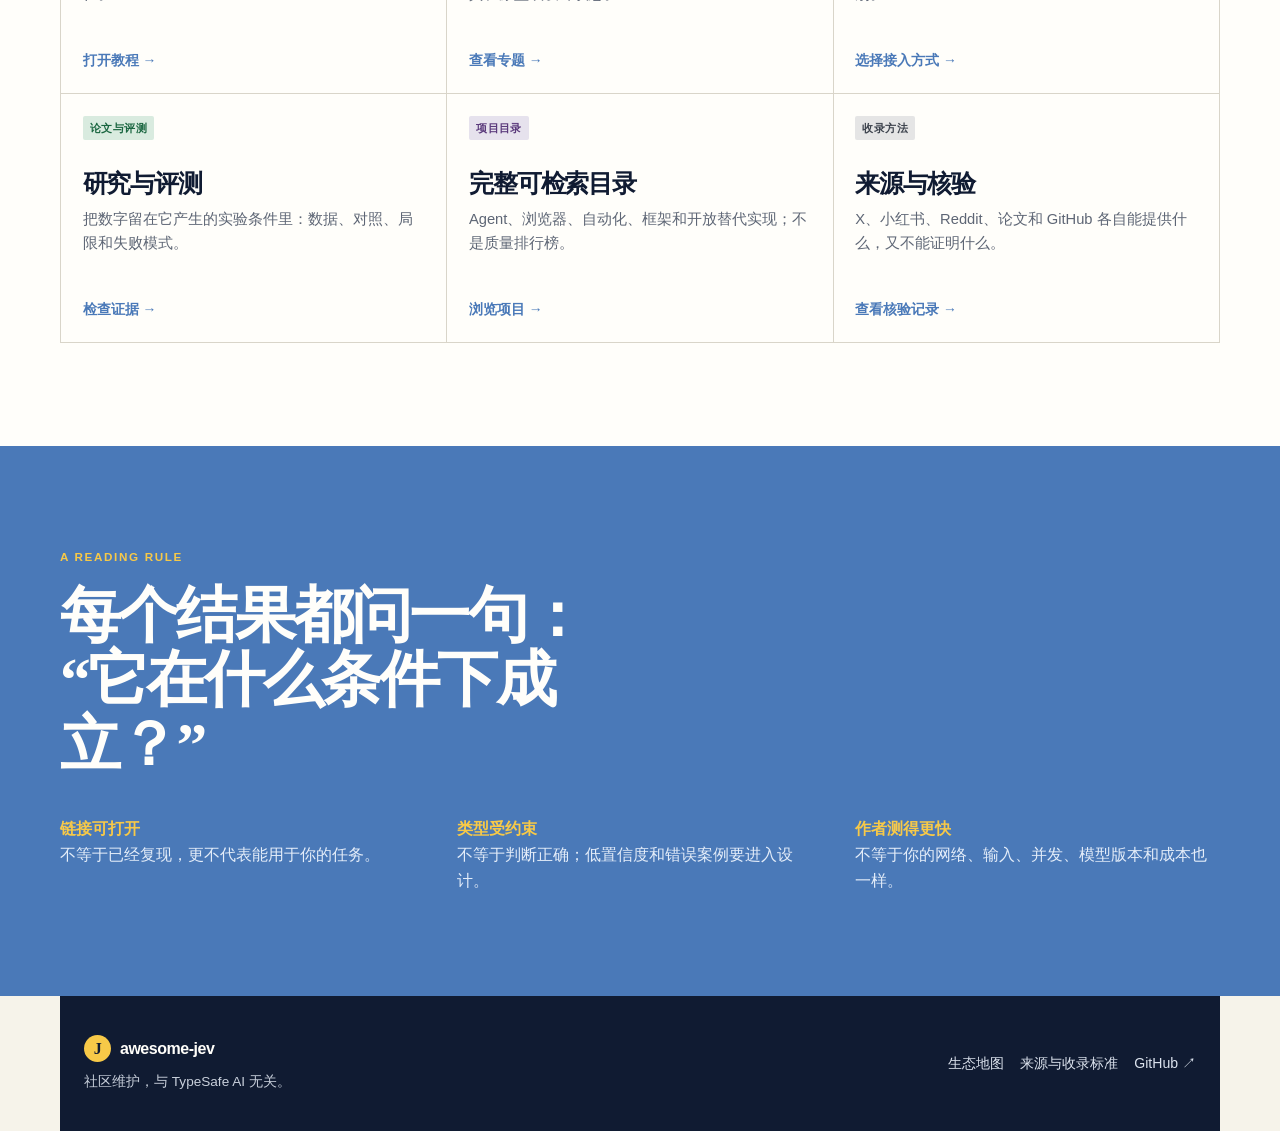
==== commit 68f16ee5: "feat: simplify navigation and map labels" ====
--- a/docs/index.html
+++ b/docs/index.html
@@ -14,15 +14,7 @@
       <a class="brand" href="#top" aria-label="awesome-jev 首页">
         <span class="brand-mark">J</span><span>awesome-jev</span>
       </a>
-      <nav aria-label="主导航">
-        <a href="hands-on.html">手把手</a>
-        <a href="integrations.html">接入</a>
-        <a href="ecosystem.html">生态</a>
-        <a href="research.html">研究</a>
-        <a href="robotics.html">Robotics</a>
-        <a href="directory.html">完整目录</a>
-        <a href="https://github.com/Promethe-us/awesome-jev">Repository ↗</a>
-      </nav>
+      <nav aria-label="主导航"><a href="index.html">首页</a><a href="hands-on.html">手把手 Jev</a><a href="robotics.html">Robotics</a><a href="social.html">社交雷达</a><a href="directory.html">项目目录</a><a href="research-directory.html">论文与评测</a></nav>
     </header>
 
     <main id="content">
@@ -58,14 +50,14 @@
           <img class="atlas-map-art" src="assets/images/jev-isometric-atlas.png" alt="俯视等距的 Jev 知识地图：中心决策核心由道路连接八个领域岛屿" />
           <div class="atlas-map-shade" aria-hidden="true"></div>
           <div class="atlas-map-core"><span>JEV</span><strong>决策核心</strong><small>Choice · Score · Noul</small></div>
-          <a class="atlas-zone zone-build" href="hands-on.html"><span>01</span><strong>起步工坊</strong><small>手把手 Jev</small></a>
-          <a class="atlas-zone zone-agent" href="directory.html#我想给-agent-编程助手接上-jev"><span>02</span><strong>Agent 港</strong><small>编程 · 路由 · 评审</small></a>
-          <a class="atlas-zone zone-browser" href="directory.html#我想做浏览器-手机-电脑自动化"><span>03</span><strong>操作站</strong><small>浏览器 · 手机 · 电脑</small></a>
-          <a class="atlas-zone zone-robot" href="robotics.html"><span>04</span><strong>具身机库</strong><small>机器人 · 仿真</small></a>
-          <a class="atlas-zone zone-data" href="directory.html#我想做数据-数据库方向"><span>05</span><strong>数据档案馆</strong><small>检索 · 文档 · 筛选</small></a>
-          <a class="atlas-zone zone-open" href="directory.html#我想搭-jev-like-开源模型-本地复刻"><span>06</span><strong>开放模型岛</strong><small>权重 · 本地复刻</small></a>
-          <a class="atlas-zone zone-research" href="research-directory.html"><span>07</span><strong>研究观测台</strong><small>论文 · 基准 · 失效</small></a>
-          <a class="atlas-zone zone-social" href="social.html"><span>08</span><strong>信号塔</strong><small>X · 小红书 · 社区</small></a>
+          <a class="atlas-zone zone-build" href="hands-on.html"><span>01 / 开始</span><strong>手把手 Jev</strong><small>从问题、SDK 到回退策略</small></a>
+          <a class="atlas-zone zone-agent" href="directory.html#我想给-agent-编程助手接上-jev"><span>02 / Agent</span><strong>编程与工作流</strong><small>路由、压缩、评审、工具选择</small></a>
+          <a class="atlas-zone zone-browser" href="directory.html#我想做浏览器-手机-电脑自动化"><span>03 / 操作</span><strong>浏览器与电脑</strong><small>候选动作、验证与升级</small></a>
+          <a class="atlas-zone zone-robot" href="robotics.html"><span>04 / 具身</span><strong>机器人与仿真</strong><small>技能选择在控制器之后</small></a>
+          <a class="atlas-zone zone-data" href="directory.html#我想做数据-数据库方向"><span>05 / 数据</span><strong>文档、检索与筛选</strong><small>分类、重排、资料策展</small></a>
+          <a class="atlas-zone zone-open" href="directory.html#我想搭-jev-like-开源模型-本地复刻"><span>06 / 本地</span><strong>开放模型与复刻</strong><small>权重、端点、实现边界</small></a>
+          <a class="atlas-zone zone-research" href="research-directory.html"><span>07 / 证据</span><strong>论文与评测</strong><small>方法、数据、局限与失败</small></a>
+          <a class="atlas-zone zone-social" href="social.html"><span>08 / 雷达</span><strong>社交平台雷达</strong><small>X、小红书与新项目线索</small></a>
         </div>
         <div class="map-legend"><span><i class="legend-dot build"></i>可直接动手</span><span><i class="legend-dot explore"></i>项目与实现</span><span><i class="legend-dot verify"></i>研究与来源</span><a href="directory.html">打开完整可检索目录 →</a></div>
       </section>
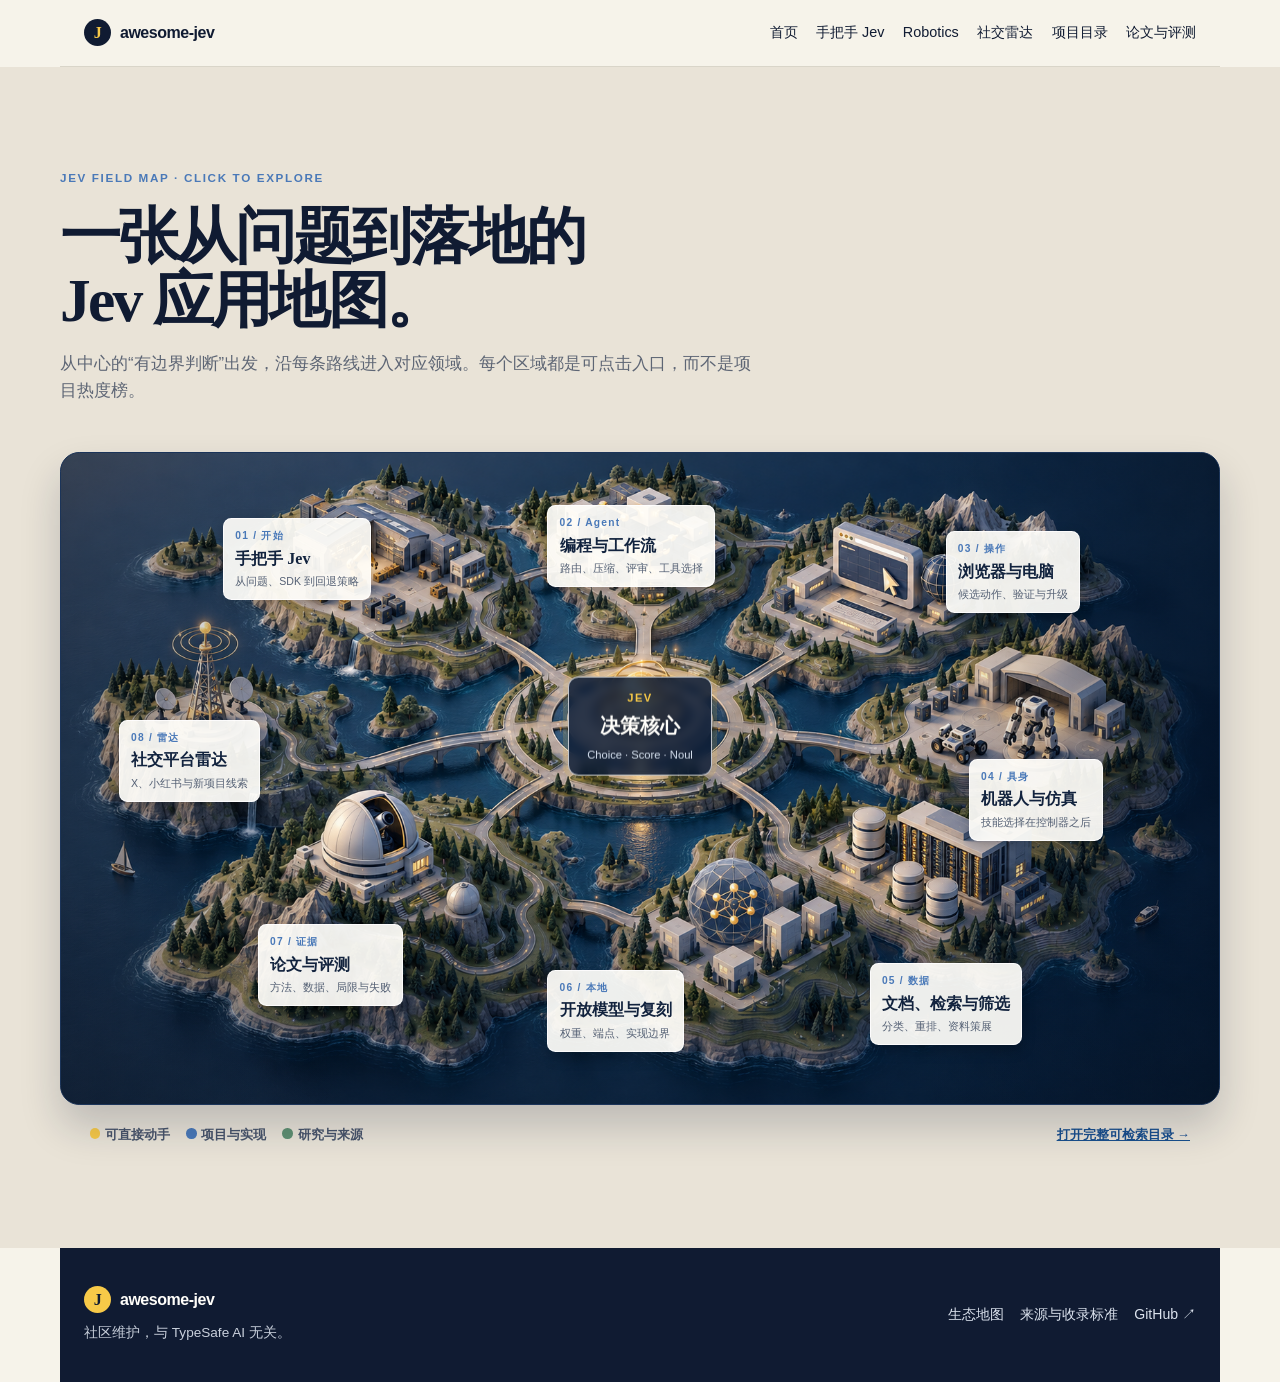
==== commit fb0dfe8e: "feat: make homepage map-only" ====
--- a/docs/index.html
+++ b/docs/index.html
@@ -18,29 +18,7 @@
     </header>
 
     <main id="content">
-      <section id="top" class="hero" aria-labelledby="hero-title">
-        <p class="eyebrow">FIELD NOTES · VERIFIED 2026-09-27</p>
-        <h1 id="hero-title">给 Jev 读者一张<br />真正能用的地图。</h1>
-        <p class="hero-copy">
-          从一个可验证的判断开始；再走向 Agent、评测、机器人与具身系统。每个入口都说明资料的证据等级和适用边界。
-        </p>
-        <div class="hero-actions">
-          <a class="button primary" href="hands-on.html">开始：手把手 Jev <span>→</span></a>
-          <a class="button quiet" href="robotics.html">浏览 Robotics <span>↗</span></a>
-        </div>
-        <div class="hero-gallery" aria-label="源项目图文速览">
-          <a href="https://github.com/RomanSlack/jev-drone"><img loading="lazy" src="https://raw.githubusercontent.com/RomanSlack/jev-drone/main/docs/chase.png" alt="jev-drone 的仿真画面" /><span>jev-drone / 仿真画面 ↗</span></a>
-          <a href="https://github.com/CATS-Lab/JEV-Drive"><img loading="lazy" src="https://raw.githubusercontent.com/CATS-Lab/JEV-Drive/main/docs/images/lane-closeup.gif" alt="JEV-Drive 的车道场景动图" /><span>JEV-Drive / 轨迹场景 ↗</span></a>
-          <a href="https://github.com/jkudish/jev-mcp"><img loading="lazy" src="https://raw.githubusercontent.com/jkudish/jev-mcp/main/.github/jev-mcp-og.png" alt="Jev MCP 项目封面" /><span>Jev MCP / Agent 工具 ↗</span></a>
-        </div>
-        <div class="principles" aria-label="资料库原则">
-          <div><strong>01</strong><span>来源优先</span></div>
-          <div><strong>02</strong><span>边界清楚</span></div>
-          <div><strong>03</strong><span>能复查</span></div>
-        </div>
-      </section>
-
-      <section id="map" class="section field-map" aria-labelledby="map-title">
+      <section id="top" class="section field-map" aria-labelledby="map-title">
         <div class="map-heading">
           <p class="eyebrow">JEV FIELD MAP · CLICK TO EXPLORE</p>
           <h2 id="map-title">一张从问题到落地的<br />Jev 应用地图。</h2>
@@ -61,110 +39,6 @@
         </div>
         <div class="map-legend"><span><i class="legend-dot build"></i>可直接动手</span><span><i class="legend-dot explore"></i>项目与实现</span><span><i class="legend-dot verify"></i>研究与来源</span><a href="directory.html">打开完整可检索目录 →</a></div>
       </section>
-
-      <section id="start" class="section section-grid" aria-labelledby="start-title">
-        <div class="section-heading">
-          <p class="eyebrow">A PRACTICAL START</p>
-          <h2 id="start-title">先别急着接 API。</h2>
-          <p>第一个问题选得小、状态足够清楚、错误可以回退，后面的评测和集成才有意义。</p>
-        </div>
-        <div class="route-list">
-          <a class="route" href="hands-on.html#fit">
-            <span class="route-number">01</span>
-            <span><strong>判断任务是否合适</strong><small>路由、筛选、排序、门控，还是需要生成文字？</small></span>
-            <b>→</b>
-          </a>
-          <a class="route" href="hands-on.html#playground">
-            <span class="route-number">02</span>
-            <span><strong>在 Playground 看难例</strong><small>不是看一次成功，而是看缺信息、中文、否定与边缘情况。</small></span>
-            <b>→</b>
-          </a>
-          <a class="route" href="hands-on.html#first-call">
-            <span class="route-number">03</span>
-            <span><strong>跑通一个最小闭环</strong><small>SDK、低置信度回退、日志和独立验证集。</small></span>
-            <b>→</b>
-          </a>
-        </div>
-      </section>
-
-      <section class="section primitive-section" aria-labelledby="primitive-title">
-        <div class="section-heading compact">
-          <p class="eyebrow">THREE BUILDING BLOCKS</p>
-          <h2 id="primitive-title">先把问题写对。</h2>
-        </div>
-        <div class="primitive-grid">
-          <article><p>CHOICE</p><h3>从已知选项里挑一个</h3><span>工单属于哪个队列？下一步调用哪个已有技能？</span></article>
-          <article><p>SCORE</p><h3>落在有序等级的哪一档</h3><span>风险、紧急度、相关性需要怎样分级？</span></article>
-          <article><p>NOUL</p><h3>一个命题是否成立</h3><span>需要人工复核吗？注意：没有独立 confidence 字段。</span></article>
-        </div>
-        <p class="caption">候选项和分级应该可观察、互相区分，并为无法判断的情况留下出口。<a href="hands-on.html#primitives">阅读设计要点 →</a></p>
-      </section>
-
-      <section id="robotics" class="section robotics" aria-labelledby="robotics-title">
-        <div class="section-heading">
-          <p class="eyebrow">NEW SECTION · JEV ON ROBOTIS / ROBOTICS</p>
-          <h2 id="robotics-title">机器人里的 Jev，<br />应该站在控制器之后。</h2>
-          <p>公开资料中尚未发现 ROBOTIS 品牌的可核验 Jev 集成。“Robotis”保留为检索词；这里呈现的是更准确的 Robotics 实践。</p>
-          <a class="text-link" href="robotics.html">阅读完整 Robotics 专题 <span>→</span></a>
-        </div>
-        <div class="robotics-stack" aria-label="机器人系统分层">
-          <div class="stack-card safe"><span>固定安全边界</span><strong>代码拥有 veto</strong><small>碰撞、过期观测、低置信度与权限</small></div>
-          <div class="stack-card judge"><span>低频语义判断</span><strong>Jev 选择已有技能</strong><small>重试、暂停、升级、候选动作排序</small></div>
-          <div class="stack-card state"><span>感知与状态估计</span><strong>视觉 / 传感器 / 时间戳</strong><small>Jev 接收结构化状态，不读取像素</small></div>
-          <div class="stack-card control"><span>连续控制</span><strong>飞控、轨迹、执行器</strong><small>由专用控制器在高频循环中处理</small></div>
-        </div>
-      </section>
-
-      <section id="library" class="section library" aria-labelledby="library-title">
-        <div class="library-top">
-          <div class="section-heading compact">
-            <p class="eyebrow">THE LIBRARY</p>
-            <h2 id="library-title">按目的找资料。</h2>
-          </div>
-          <label class="search" for="resource-search">
-            <span>⌕</span>
-            <input id="resource-search" type="search" placeholder="筛选主题、项目或资料类型" autocomplete="off" />
-          </label>
-        </div>
-        <div class="filter-row" role="group" aria-label="按主题筛选">
-          <button class="filter active" type="button" data-filter="all">全部</button>
-          <button class="filter" type="button" data-filter="learn">入门</button>
-          <button class="filter" type="button" data-filter="build">接入</button>
-          <button class="filter" type="button" data-filter="robotics">Robotics</button>
-          <button class="filter" type="button" data-filter="research">研究</button>
-        </div>
-        <div id="resource-grid" class="resource-grid">
-          <a class="resource-card" data-topics="learn build" href="hands-on.html">
-            <span class="evidence official">官方资料为主</span><h3>手把手 Jev</h3><p>从任务选择到 SDK、策略层与留出验证集的连续路径。</p><span class="go">打开教程 →</span>
-          </a>
-          <a class="resource-card" data-topics="robotics build" href="robotics.html">
-            <span class="evidence code">代码与作者记录</span><h3>Jev on Robotics</h3><p>无人机、机械臂、车队分流与 VLA；每项标出仿真、原型或设计状态。</p><span class="go">查看专题 →</span>
-          </a>
-          <a class="resource-card" data-topics="build" href="integrations.html">
-            <span class="evidence official">官方资料为主</span><h3>安装与接入</h3><p>直连 API、SDK、网关、Agent Skill 与框架集成的区别。</p><span class="go">选择接入方式 →</span>
-          </a>
-          <a class="resource-card" data-topics="research" href="research.html">
-            <span class="evidence paper">论文与评测</span><h3>研究与评测</h3><p>把数字留在它产生的实验条件里：数据、对照、局限和失败模式。</p><span class="go">检查证据 →</span>
-          </a>
-          <a class="resource-card" data-topics="build research" href="directory.html">
-            <span class="evidence directory">项目目录</span><h3>完整可检索目录</h3><p>Agent、浏览器、自动化、框架和开放替代实现；不是质量排行榜。</p><span class="go">浏览项目 →</span>
-          </a>
-          <a class="resource-card" data-topics="research" href="sources.html">
-            <span class="evidence audit">收录方法</span><h3>来源与核验</h3><p>X、小红书、Reddit、论文和 GitHub 各自能提供什么，又不能证明什么。</p><span class="go">查看核验记录 →</span>
-          </a>
-        </div>
-        <p id="empty-state" class="empty-state" hidden>没有匹配的资料。试试“入门”、“机器人”或“评测”。</p>
-      </section>
-
-      <section class="section reading-rule" aria-labelledby="rule-title">
-        <p class="eyebrow">A READING RULE</p>
-        <h2 id="rule-title">每个结果都问一句：<br />“它在什么条件下成立？”</h2>
-        <div class="rule-columns">
-          <p><strong>链接可打开</strong><br />不等于已经复现，更不代表能用于你的任务。</p>
-          <p><strong>类型受约束</strong><br />不等于判断正确；低置信度和错误案例要进入设计。</p>
-          <p><strong>作者测得更快</strong><br />不等于你的网络、输入、并发、模型版本和成本也一样。</p>
-        </div>
-      </section>
     </main>
 
     <footer class="site-footer">
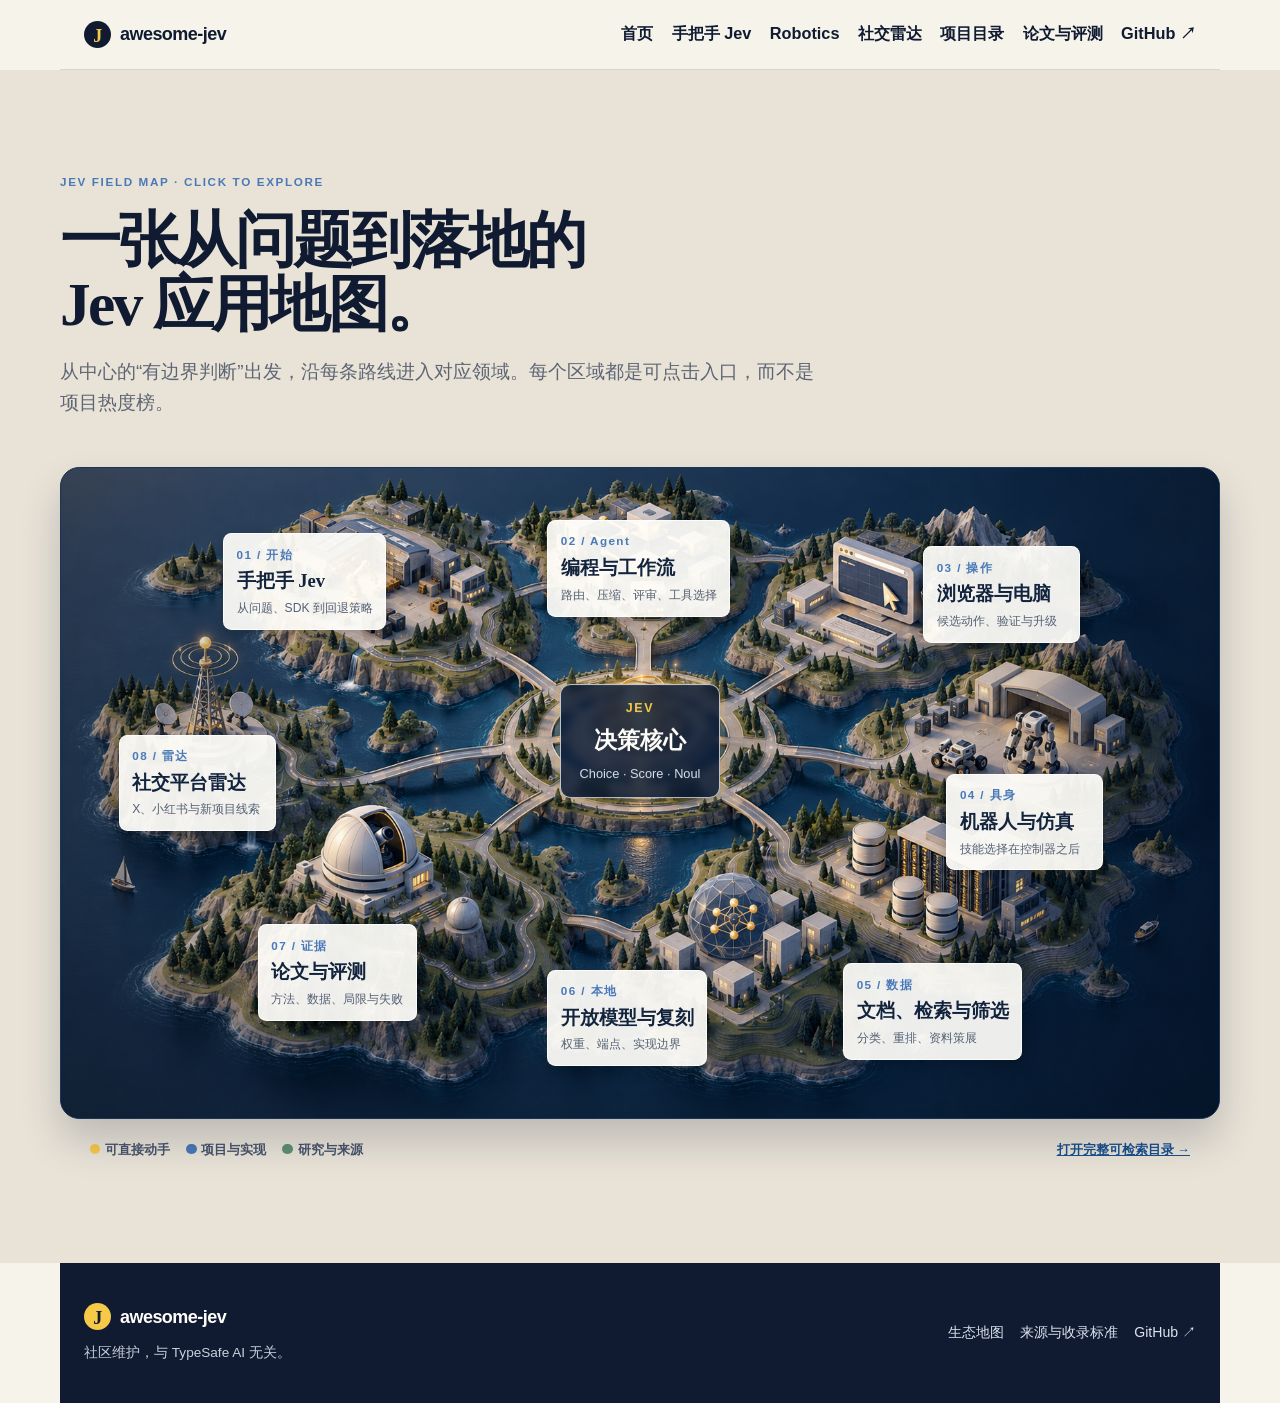
==== commit 25c053fb: "style: enlarge typography and add GitHub navigation" ====
--- a/docs/index.html
+++ b/docs/index.html
@@ -14,7 +14,7 @@
       <a class="brand" href="#top" aria-label="awesome-jev 首页">
         <span class="brand-mark">J</span><span>awesome-jev</span>
       </a>
-      <nav aria-label="主导航"><a href="index.html">首页</a><a href="hands-on.html">手把手 Jev</a><a href="robotics.html">Robotics</a><a href="social.html">社交雷达</a><a href="directory.html">项目目录</a><a href="research-directory.html">论文与评测</a></nav>
+      <nav aria-label="主导航"><a href="index.html">首页</a><a href="hands-on.html">手把手 Jev</a><a href="robotics.html">Robotics</a><a href="social.html">社交雷达</a><a href="directory.html">项目目录</a><a href="research-directory.html">论文与评测</a><a href="https://github.com/Promethe-us/awesome-jev">GitHub ↗</a></nav>
     </header>
 
     <main id="content">
--- a/docs/assets/site.css
+++ b/docs/assets/site.css
@@ -135,3 +135,22 @@
 .project-media { display: grid; grid-template-columns: repeat(2, 1fr); gap: 1rem; margin: 2rem 0 3rem; }.project-media figure { margin: 0; overflow: hidden; background: var(--ink); }.project-media img { display: block; width: 100%; height: 16rem; object-fit: cover; }.project-media figcaption { padding: .6rem .8rem; background: var(--ink); }.project-media figcaption a { color: var(--white); font-size: .82rem; }.project-video { display: grid; grid-template-columns: .9fr 1.1fr; gap: 1.5rem; align-items: center; margin: 3.5rem -2rem; padding: 2rem; background: #e7eef6; }.project-video h2 { margin: .5rem 0; font-size: 2.5rem; }.project-video p { color: var(--muted); }.project-video a { color: #194f8d; font-weight: 800; }.project-video video { width: 100%; background: #101b32; }
 .catalog-page { background: #f6f3ea; }.catalog-hero { max-width: var(--max); margin: auto; padding: clamp(4.5rem, 9vw, 8rem) 1.5rem 4rem; background: radial-gradient(circle at 80% 25%, rgba(247,201,72,.78) 0 8%, transparent 26%), linear-gradient(118deg, var(--ink) 0 60%, #355b93 60%); color: var(--white); }.catalog-hero h1 { max-width: 12ch; font-size: clamp(3rem, 7.3vw, 6.3rem); }.catalog-hero p:not(.eyebrow) { max-width: 44rem; color: #dce4f0; font-size: 1.08rem; }.catalog-hero .eyebrow { color: var(--sun); }.catalog-actions { display: flex; flex-wrap: wrap; gap: .7rem; margin-top: 2rem; }.catalog-actions a { padding: .7rem .9rem; border: 1px solid rgba(255,255,255,.65); color: var(--white); font-weight: 800; text-decoration: none; }.catalog-actions a:hover { background: var(--sun); border-color: var(--sun); color: var(--ink); }.catalog-controls { display: flex; align-items: center; justify-content: space-between; gap: 2rem; max-width: var(--max); margin: auto; padding: 2.2rem 1.5rem 1rem; }.catalog-controls label { display: flex; align-items: center; gap: .7rem; width: min(100%, 43rem); padding: .75rem 1rem; border: 1px solid var(--ink); background: var(--white); }.catalog-controls span { color: var(--blue); font-size: 1.4rem; }.catalog-controls input { width: 100%; border: 0; outline: none; background: transparent; color: var(--ink); font: inherit; }.catalog-controls p { margin: 0; color: var(--muted); font-size: .84rem; white-space: nowrap; }.catalog-nav { display: flex; max-width: var(--max); margin: auto; padding: .7rem 1.5rem 1.8rem; gap: .45rem; overflow-x: auto; justify-content: flex-start; }.catalog-nav a { flex: 0 0 auto; padding: .42rem .7rem; border: 1px solid var(--line); background: #fbfaf4; color: #33405a; font-size: .78rem; font-weight: 750; text-decoration: none; white-space: nowrap; }.catalog-nav a:hover { border-color: var(--ink); background: var(--ink); color: var(--white); }.catalog-source-note { display: grid; grid-template-columns: .8fr 1.45fr auto; align-items: center; gap: 1.5rem; max-width: var(--max); margin: 0 auto 3rem; padding: 1.25rem 1.5rem; background: var(--sun); }.catalog-source-note span { display: block; font-size: .68rem; font-weight: 900; letter-spacing: .12em; }.catalog-source-note strong { font-family: Georgia, serif; font-size: 1.35rem; line-height: 1.1; }.catalog-source-note p { margin: 0; color: #414959; font-size: .9rem; }.catalog-source-note a { color: #173e72; font-size: .86rem; font-weight: 800; white-space: nowrap; }.catalog-body { max-width: var(--max); margin: auto; padding: 0 1.5rem 5rem; }.catalog-section { margin-top: 4rem; scroll-margin-top: 1rem; }.catalog-section[hidden] { display: none; }.catalog-section-head { display: grid; grid-template-columns: 3.2rem 1fr auto; align-items: baseline; gap: .7rem; margin-bottom: 1.2rem; }.catalog-section-head > span { color: var(--blue); font-family: Georgia, serif; font-size: 1.1rem; }.catalog-section-head h2 { font-size: clamp(1.85rem, 3.7vw, 3rem); }.catalog-section-head > a { color: var(--blue); font-weight: 800; text-decoration: none; }.catalog-intro { max-width: 54rem; color: var(--muted); }.catalog-table-wrap { overflow-x: auto; border: 1px solid var(--line); background: var(--white); }.catalog-table { width: 100%; min-width: 680px; border-collapse: collapse; font-size: .88rem; line-height: 1.5; }.catalog-table th { padding: .8rem .9rem; background: var(--ink); color: var(--white); font-size: .72rem; letter-spacing: .06em; text-align: left; text-transform: uppercase; }.catalog-table td { padding: .9rem; vertical-align: top; border-top: 1px solid var(--line); color: #354154; }.catalog-table td:first-child { width: 24%; font-weight: 750; }.catalog-table tr:hover td { background: #fff9e5; }.catalog-table a { color: #194f8d; font-weight: 750; text-decoration-thickness: 1px; text-underline-offset: .2em; }.catalog-table code { padding: .08em .25em; background: #eeeae0; color: #25334d; font-size: .88em; }.catalog-body + .empty-state { max-width: var(--max); margin: -3rem auto 4rem; padding: 0 1.5rem; }
 @media (max-width: 760px) { .hero-gallery, .atlas-grid, .dark-band, .use-grid, .media-card-grid, .shelf-grid, .metric-notes, .study-list, .source-grid, .audit-flow, .project-media, .project-video { grid-template-columns: 1fr; }.hero-gallery a:first-child { grid-row: auto; min-height: 13rem; }.atlas-hero { padding-top: 4.5rem; }.media-card.wide { grid-row: auto; }.media-card.wide figure { min-height: 15rem; }.shelf-grid { background: transparent; gap: .7rem; }.shelf-grid a { border: 1px solid var(--line); }.study-list .section-heading { grid-row: auto; }.project-video { margin: 3rem 0; padding: 1.2rem; }.audit-flow > .section-heading { padding-bottom: 1rem; }.audit-flow b { margin-bottom: 1rem; }.catalog-controls { align-items: stretch; flex-direction: column; gap: .7rem; }.catalog-controls label { width: 100%; }.catalog-controls p { white-space: normal; }.catalog-source-note { grid-template-columns: 1fr; gap: .7rem; }.catalog-table { font-size: .83rem; }.catalog-section-head { grid-template-columns: 2.5rem 1fr auto; }.catalog-section-head h2 { font-size: 1.75rem; } }
+
+/* Readability pass */
+body { font-size: 18px; line-height: 1.68; }
+.site-header nav { font-size: 1.02rem; font-weight: 650; }
+.map-heading { max-width: 48rem; }
+.map-heading > p:not(.eyebrow) { font-size: 1.18rem; }
+.atlas-map-core { min-width: 10rem; padding: .8rem .95rem; }
+.atlas-map-core span { font-size: .78rem; }
+.atlas-map-core strong { font-size: 1.42rem; }
+.atlas-map-core small { font-size: .8rem; }
+.atlas-zone { min-width: 9.8rem; padding: .66rem .78rem; }
+.atlas-zone span { font-size: .73rem; }
+.atlas-zone strong { font-size: 1.16rem; }
+.atlas-zone small { font-size: .76rem; }
+.catalog-table { font-size: 1rem; line-height: 1.58; }
+.catalog-table th { font-size: .8rem; }
+.catalog-intro { font-size: 1.04rem; }
+.article-content table { font-size: 1rem; }
+@media (max-width: 760px) { body { font-size: 17px; }.atlas-zone { min-width: 0; }.catalog-table { font-size: .92rem; } }
